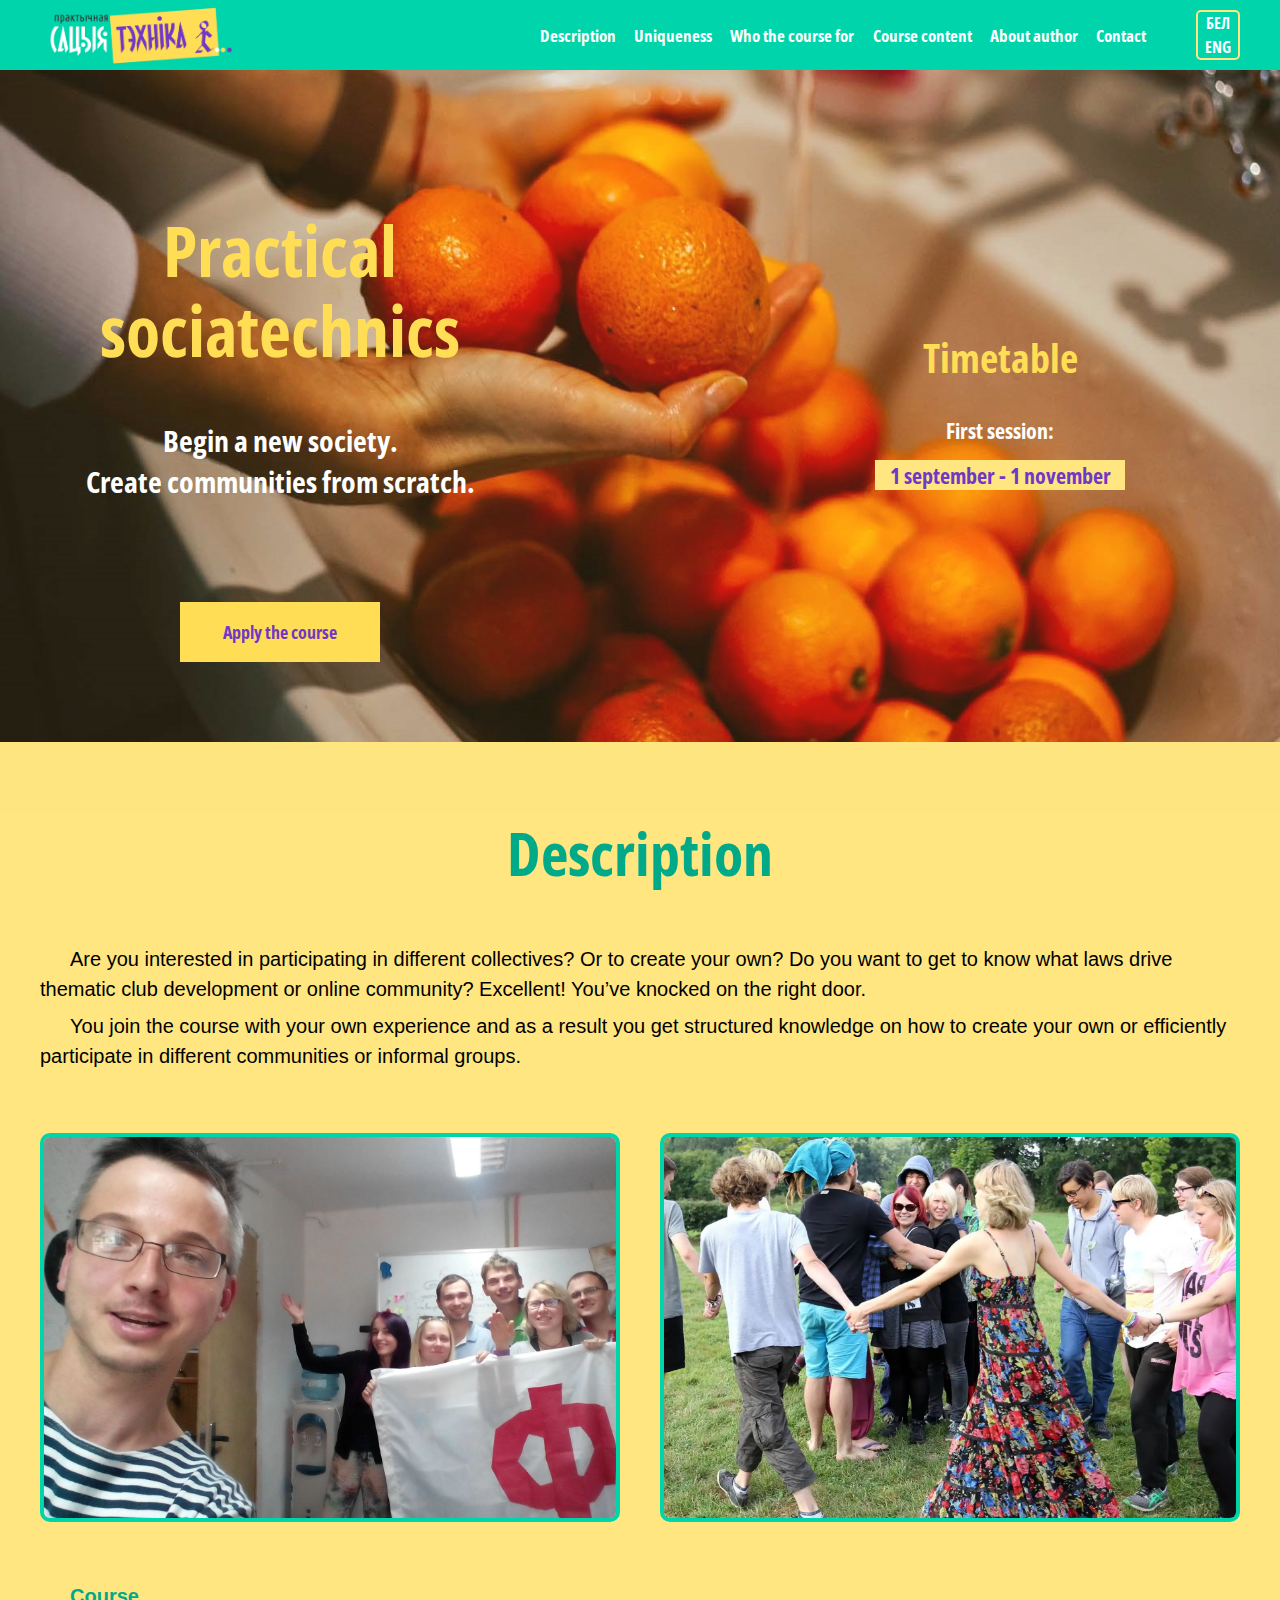
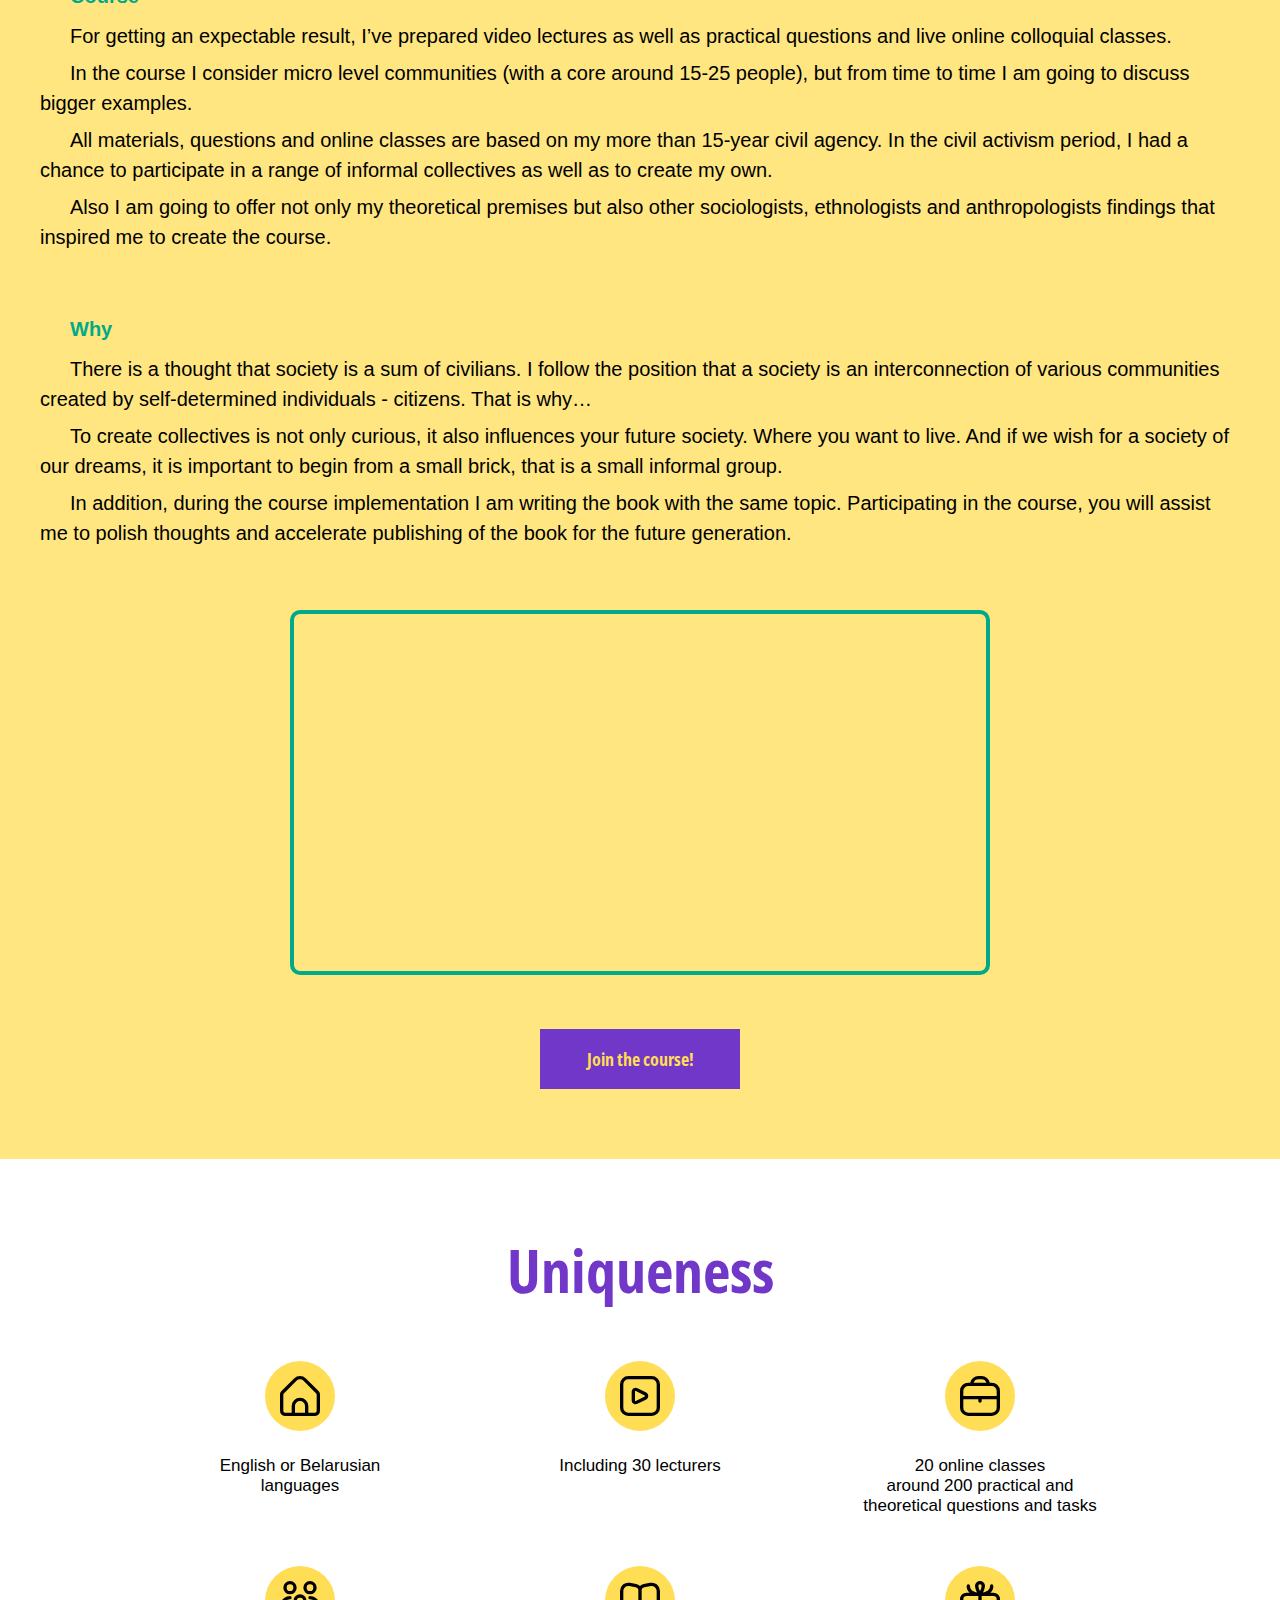
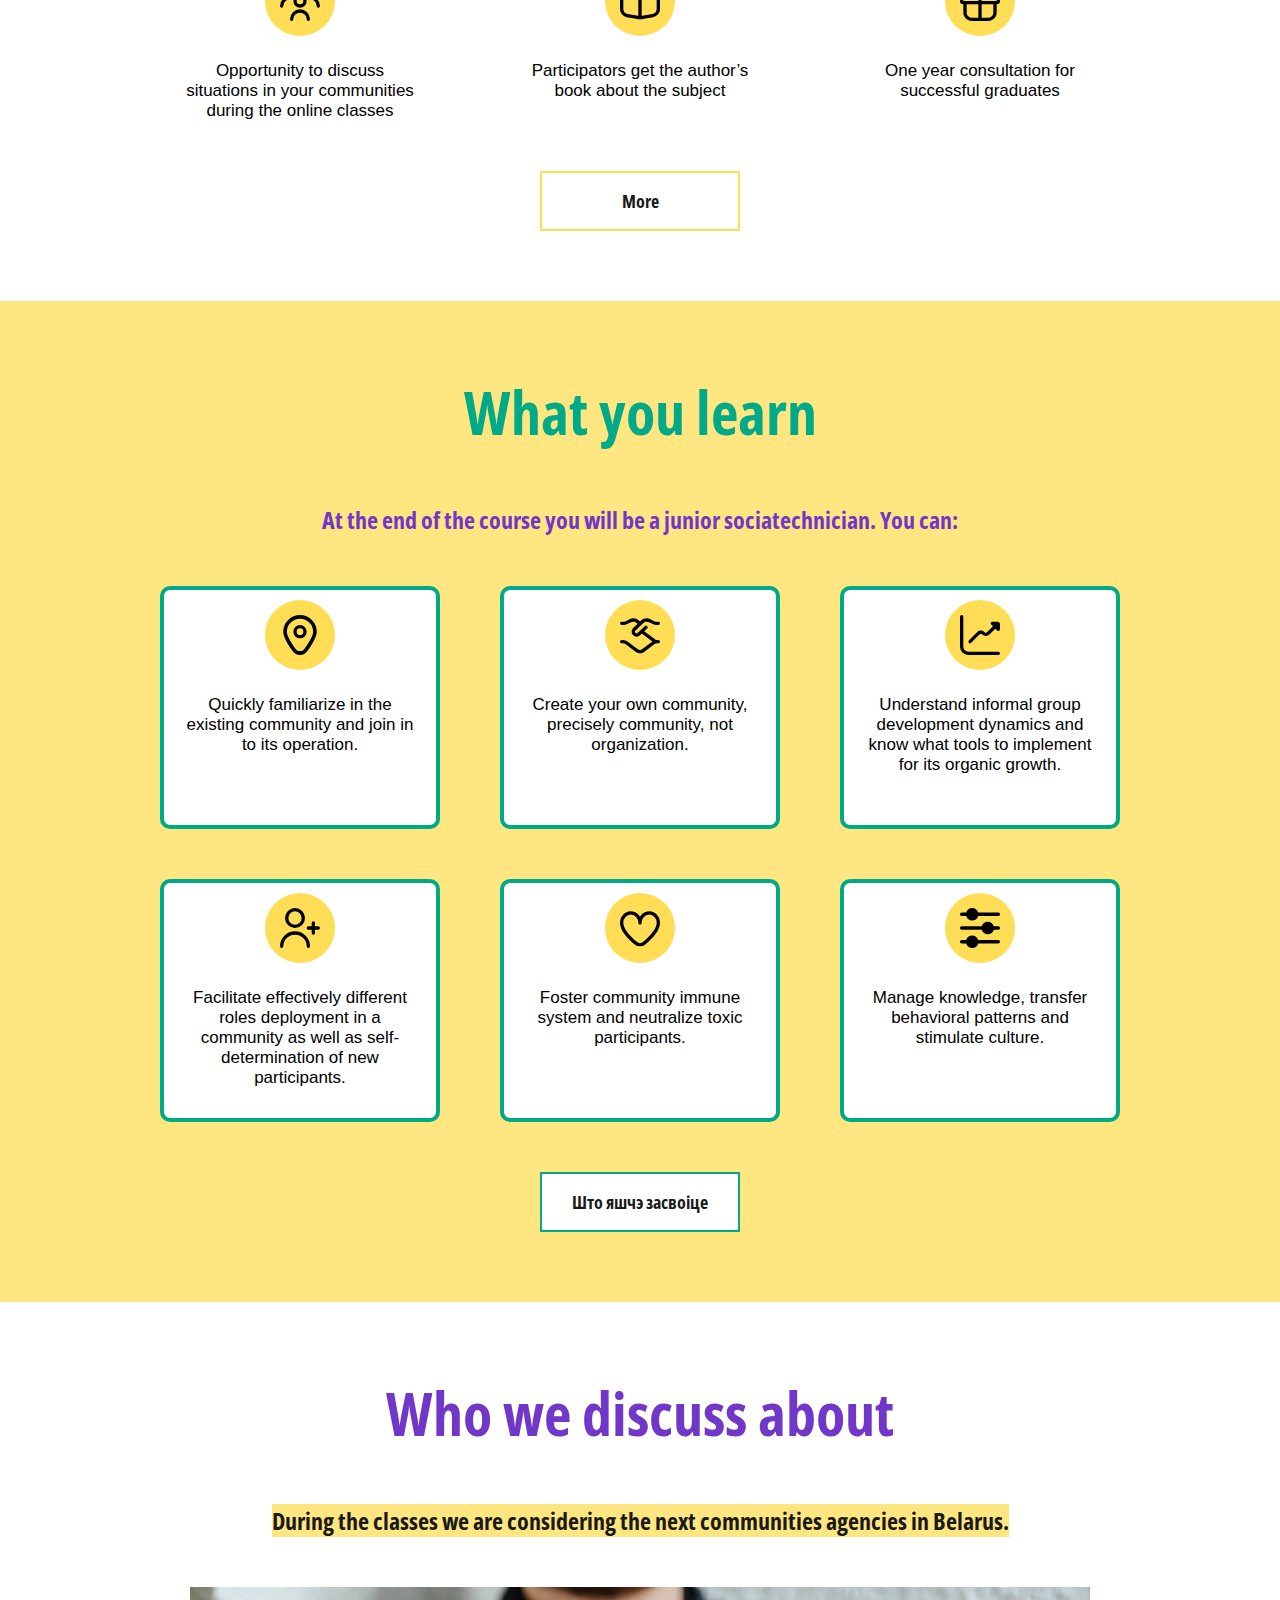
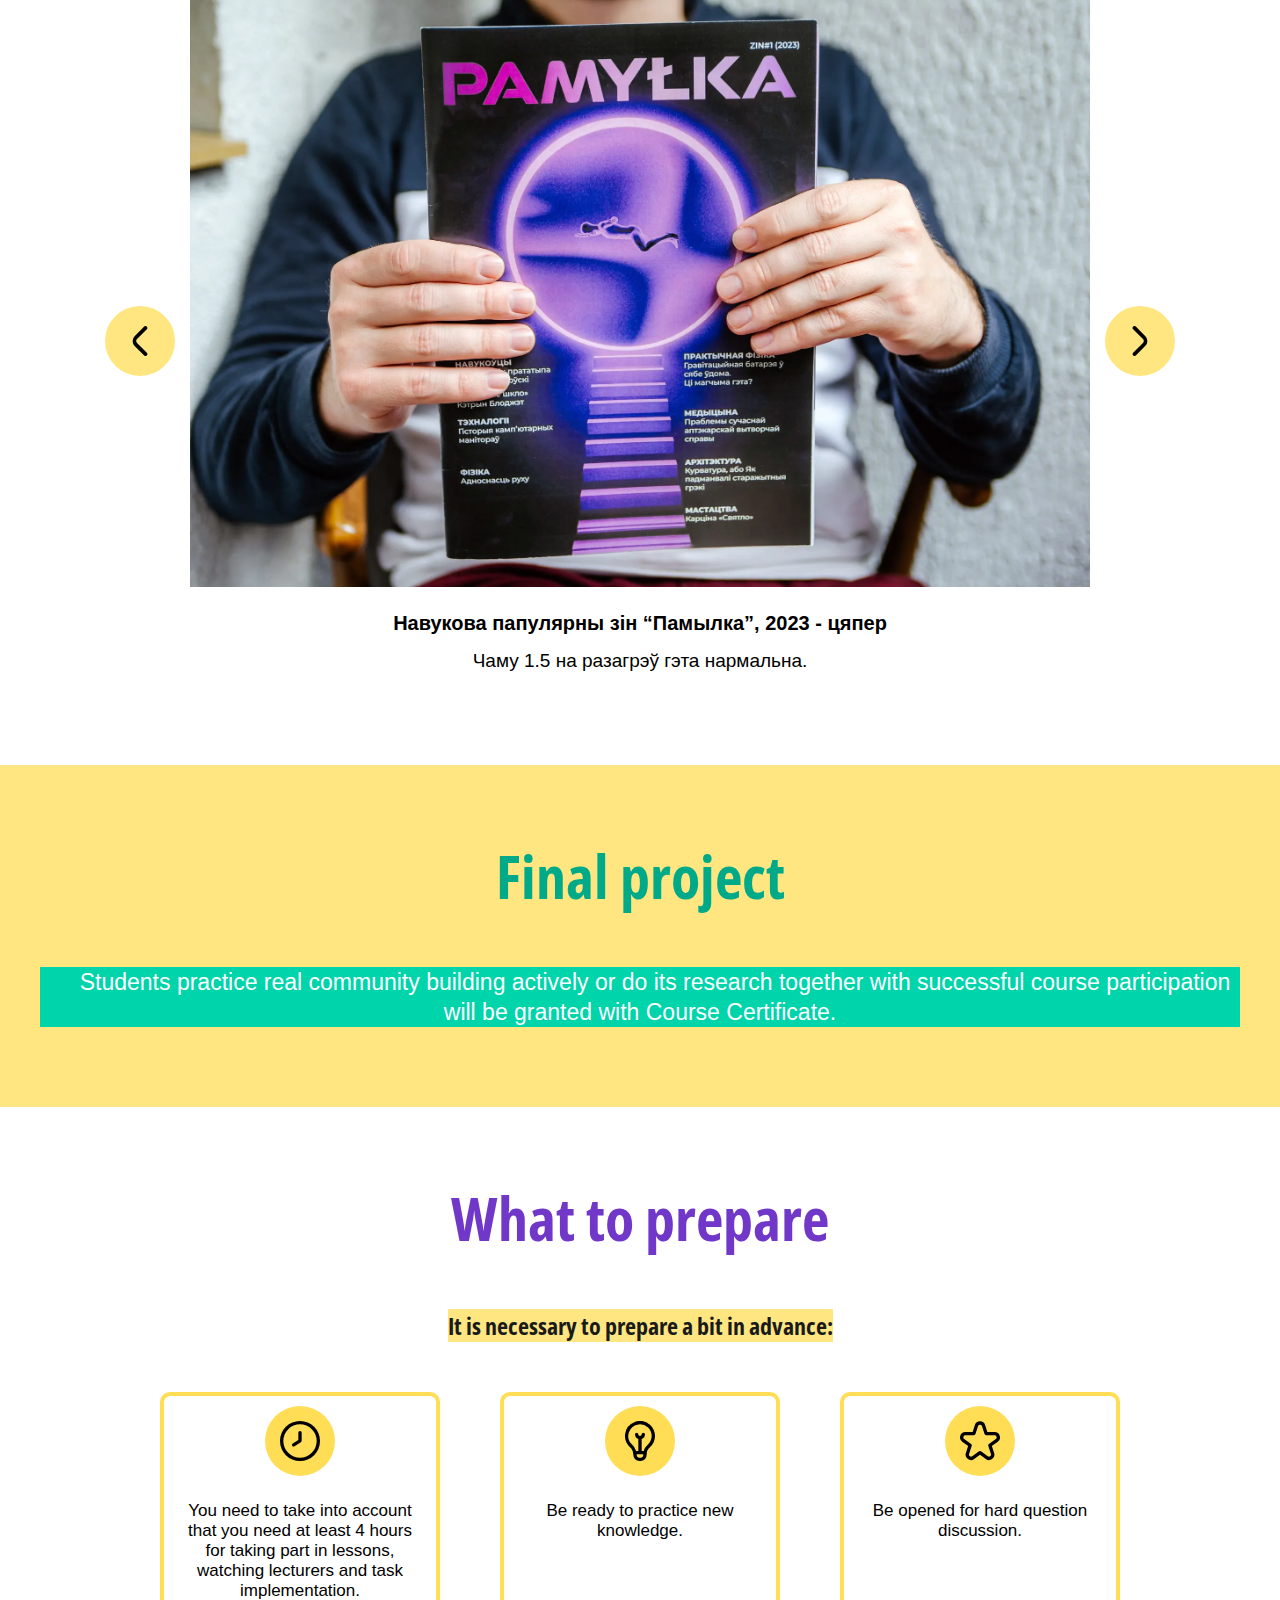
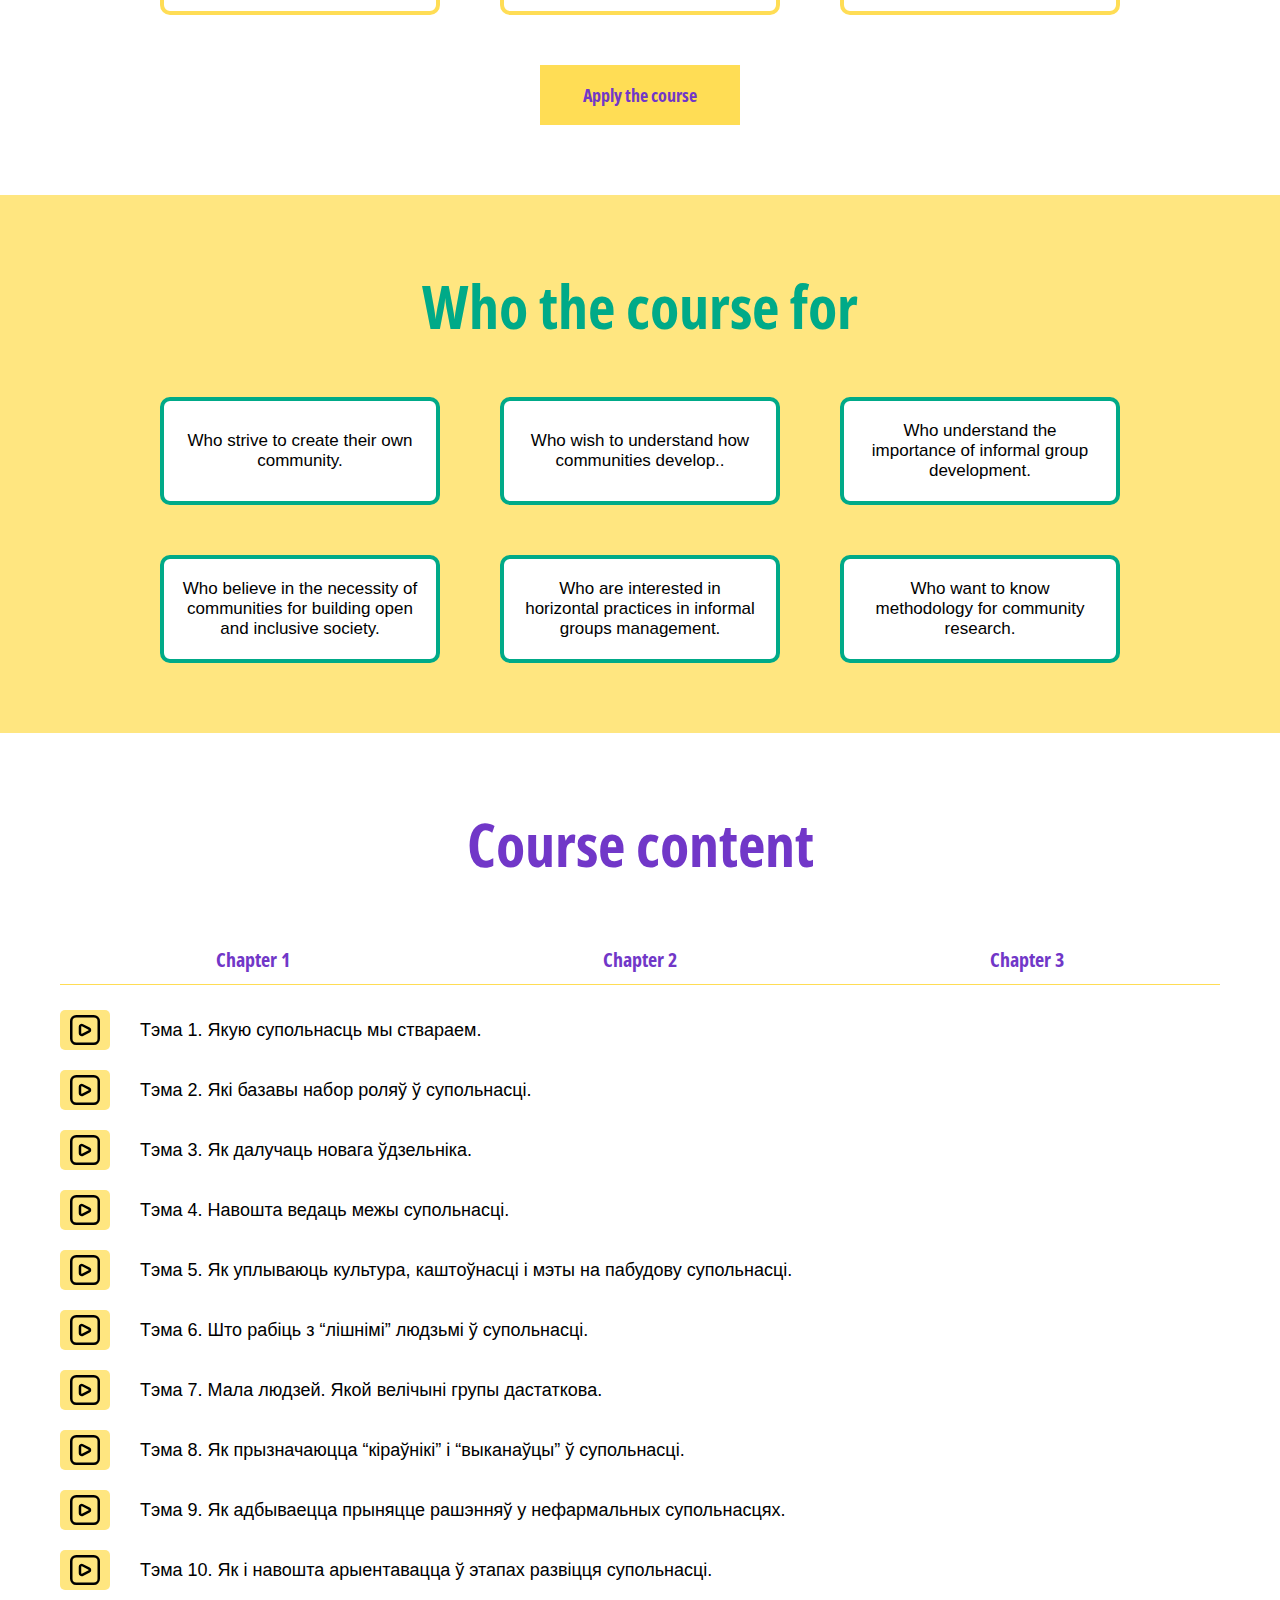
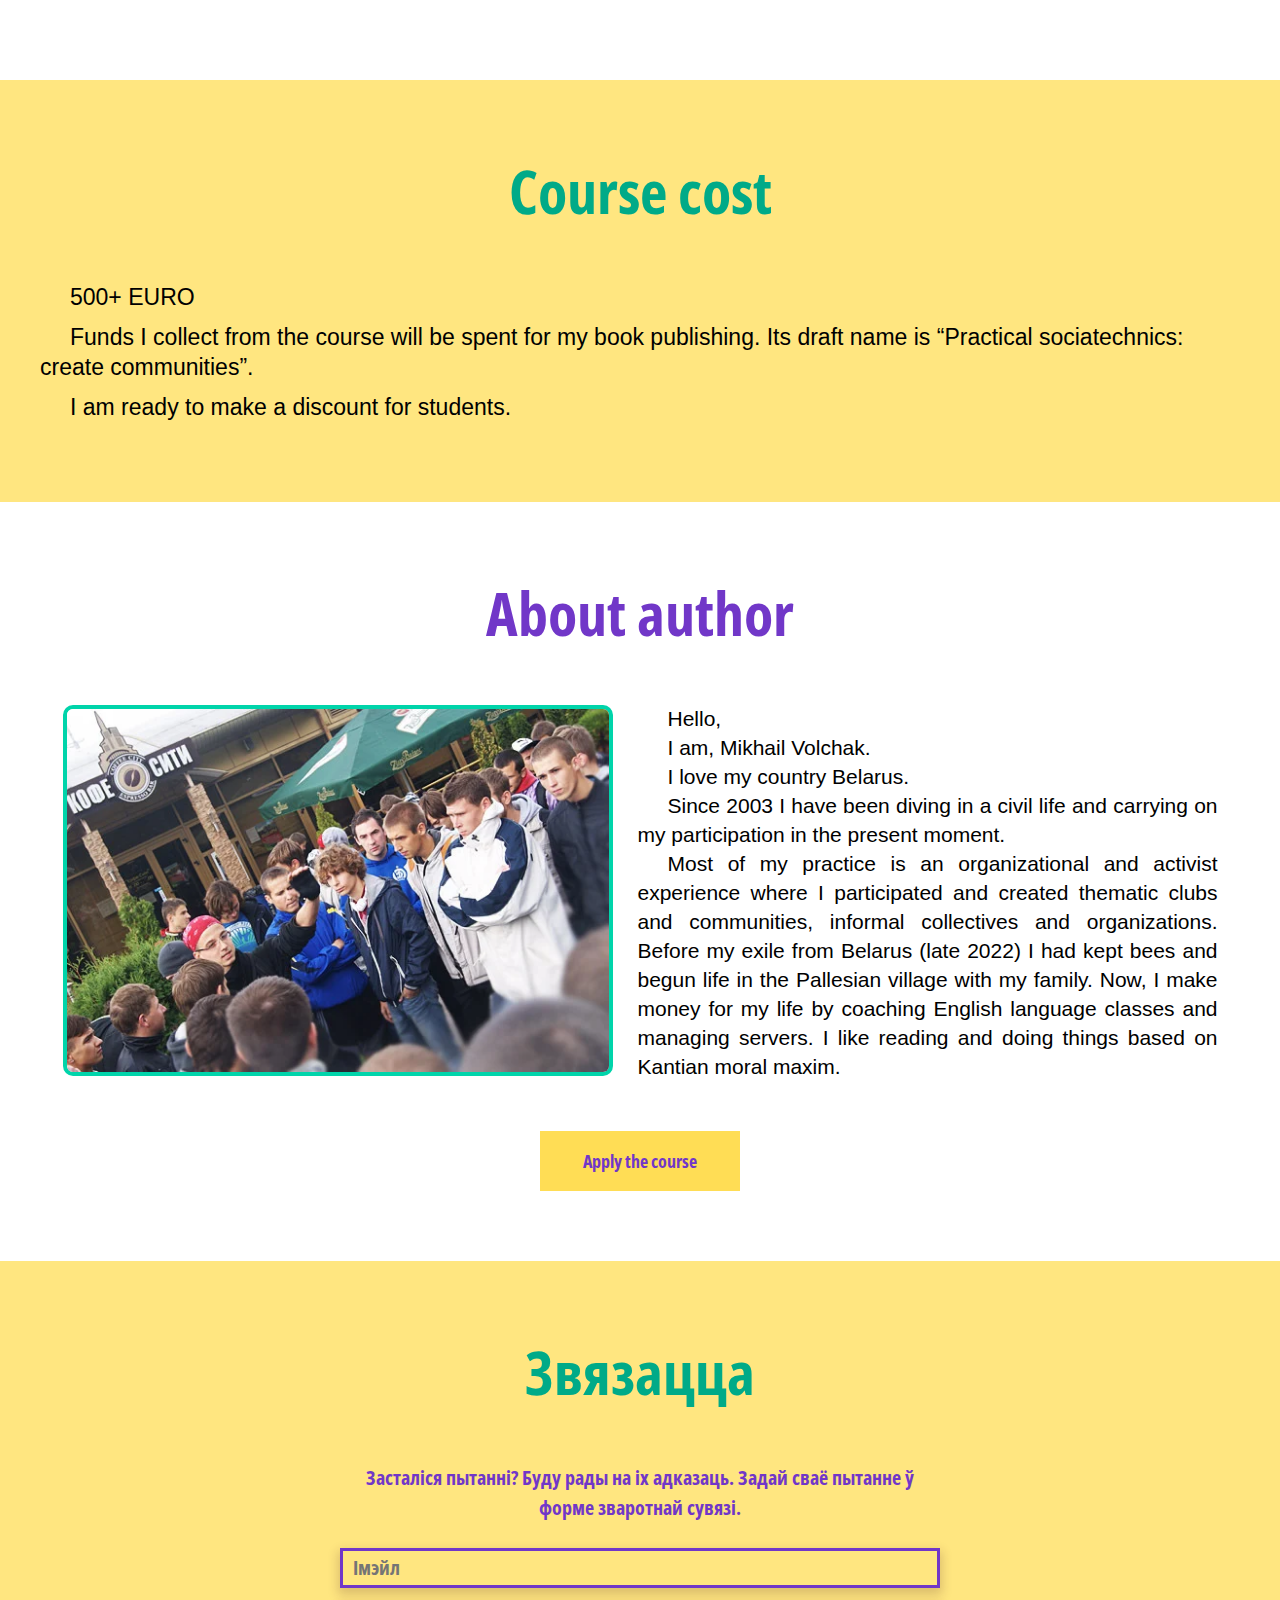
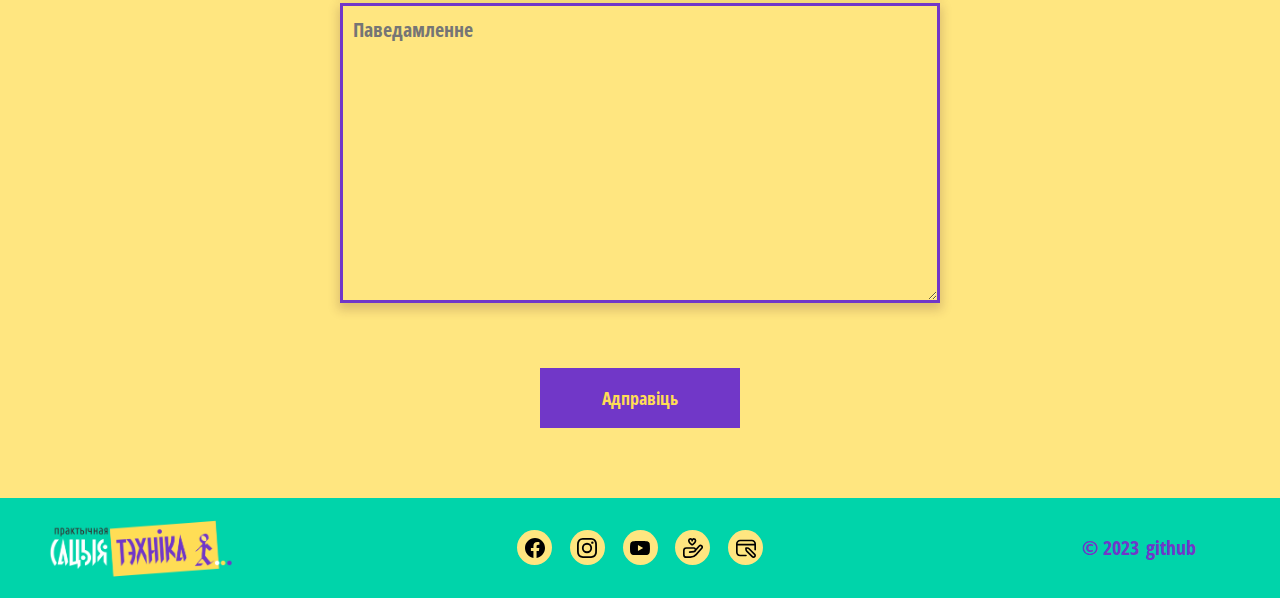
==== sacjatek/index _eng.html @ 1a686f4c "feat: add english page" ====
<!DOCTYPE html>
<html lang="en">

<head>
  <meta charset="UTF-8">
  <meta http-equiv="X-UA-Compatible" content="IE=edge">
  <meta name="viewport" content="width=device-width, initial-scale=1.0">
  <meta name="description"
    content="Enlightenment course how to create communities, collectives, informal groups developing citizens, founding base for local self-governance, thematic civil organizations and clubs.">
  <meta name="keywords"
    content="community, communities, informal collectives, informal, group, values, humanitarian technologies, sociatechnics, sociatechnician, autonomy, self-governance.">
  <link rel="stylesheet" href="style/style.css">
  <link rel="icon" href="assets/logo_1.ico">
  <title>Course “Practical sociatechnics. Create communities“. Sociatechnics fundation.</title>
  <style>
    @font-face {
      font-family: Open Sans Condensed;
      src: url(assets/fonts/OpenSans_Condensed-Bold.ttf);
    }

    h1,
    h2,
    h3,
    h4,
    h5,
    h6,
    button,
    textarea,
    input,
    a {
      font-family: Open Sans Condensed;
    }

    /* @font-face {
      font-family: Deja Vu Serif;
      src: url(assets/fonts/DejaVuSerif.ttf);
    } */

    p,
    span,
    a,
    li {
      font-family: 'IBM Plex Sans', sans-serif;
    }
  </style>

  <link rel="preconnect" href="https://fonts.googleapis.com">
  <link rel="preconnect" href="https://fonts.gstatic.com" crossorigin>
  <link href="https://fonts.googleapis.com/css2?family=IBM+Plex+Serif&display=swap" rel="stylesheet">
</head>

<body class="body">
  <div class="modal_wrap"></div>
  <div class="frame_container">
    <iframe class="frame"></iframe>
  </div>
  <header class="header">
    <div class="header-container">
      <div class="logo-container">
        <img class="logo-image" src="assets/logo_header-min.png" alt="Sacjatek">
      </div>
      <div class="header-burger_menu">
        <ul class="header-list">
          <li class="header-list_item">
            <a class="header-list_link" href="#description">Description</a>
          </li>
          <li class="header-list_item">
            <a class="header-list_link" href="#uniqueness">Uniqueness</a>
          </li>
          <li class="header-list_item">
            <a class="header-list_link" href="#who">Who the course for</a>
          </li>
          <li class="header-list_item">
            <a class="header-list_link" href="#content">Course content</a>
          </li>
          <li class="header-list_item">
            <a class="header-list_link" href="#author">About author</a>
          </li>
          <li class="header-list_item">
            <a class="header-list_link" href="#contact">Contact</a>
          </li>
        </ul>
        <div class="header-lang">
          <a class="header-lang_link" href="index.html">БЕЛ</a>
          <a class="header-lang_link" href="index _eng.html">ENG</a>
        </div>
      </div>
    </div>
    <button class="header-button">
      <div class="header-button_line"></div>
      <div class="header-button_line"></div>
      <div class="header-button_line"></div>
    </button>
  </header>
  <main>
    <section class="section section-main">
      <div class="section-main_container">
        <div class="block-main">
          <h1 class="title title-main">Practical sociatechnics</h1>
          <h2 class="subtitle subtitle-main">Begin a new society.
            <br> Create communities from scratch. 
          </h2>
          <div class="button-container">
            <a class="button main-link"
              href="https://docs.google.com/forms/d/e/1FAIpQLSecHhuWE3frAdRdQ9m9wZdMLMoAOT4NpJwyO7CSukcslHjT1g/viewform">Apply the course</a>
          </div>
        </div>
        <div class="block-main block-main_schedule">
          <h2 class="block-main_subtitle">Timetable</h2>
          <p class="block-main_text">First session:</p>
          <p class="block-main_data">1 september - 1 november</p>
        </div>
      </div>
    </section>
    <section class="section section-description" id="description">
      <div class="section-description_container">
        <h2 class="title title-description">Description</h2>
        <div class="block-description_container">
          <div class="block-description">
            <div class="block-description_text-container">
              <p class="text block-description_text">Are you interested in participating in different collectives? Or to create your own? Do you want to get to know what laws drive thematic club development or online community? Excellent! You’ve knocked on the right door.</p>
              <p class="text block-description_text">You join the course with your own experience and as a result you get structured knowledge on how to create your own or efficiently participate in different communities or informal groups. </p>
            </div>
            <div class="block-description_container-image">
              <img class="block-description_image" src="assets/images/description_3.webp" alt="community-3">
            </div>
            <div class="block-description_container-image">
              <img class="block-description_image" src="assets/images/description_2.webp" alt="community-2">
            </div>
            <div class="block-description_text-container">
              <p class="text block-description_subtitle">Course</p>
              <p class="text block-description_text">For getting an expectable result, I’ve prepared video lectures as well as practical questions and live online colloquial classes.</p>
              <p class="text block-description_text">In the course I consider micro level communities (with a core around 15-25 people), but from time to time I am going to discuss bigger examples.
              </p>
              <p class="text block-description_text">All materials, questions and online classes are based on my more than 15-year civil agency. In the civil activism period, I had a chance to participate in a range of informal collectives as well as to create my own.
              </p>
              <p class="text block-description_text">Also I am going to offer not only my theoretical premises but also other sociologists, ethnologists and anthropologists findings that inspired me to create the course. </p>
            </div>
            <div class="block-description_text-container">
              <p class="text block-description_subtitle">Why</p>
              <p class="text block-description_text">There is a thought that society is a sum of civilians. I follow the position that a society is an interconnection of various communities created by self-determined individuals - citizens. That is why…
              </p>
              <p class="text block-description_text">To create collectives is not only curious, it also influences your future society. Where you want to live. And if we wish for a society of our dreams, it is important to begin from a small brick, that is a small informal group.  
              </p>
              <p class="text block-description_text">In addition, during the course implementation I am writing the book with the same topic. Participating in the course, you will assist me to polish thoughts and accelerate publishing of the  book for the future generation.
              </p>
            </div>
            <div class="video">
              <iframe class="video-description" src="https://www.youtube.com/embed/f2v-N7JWVlc"
                title="YouTube video player" frameborder="0"
                allow="accelerometer; autoplay; clipboard-write; encrypted-media; gyroscope; picture-in-picture; web-share"
                allowfullscreen></iframe>
            </div>
            <!-- <div class="block-description_container-image">
              <img class="block-description_image" src="assets/images/description_3.webp" alt="community-3">
            </div> -->
          </div>
        </div>
        <div class="button-container">
          <a class="button button-violet main-link"
            href="https://docs.google.com/forms/d/e/1FAIpQLSecHhuWE3frAdRdQ9m9wZdMLMoAOT4NpJwyO7CSukcslHjT1g/viewform">Join the course!</a>
        </div>
      </div>
    </section>
    <section class="section section-uniqueness" id="uniqueness">
      <h2 class="title">Uniqueness</h2>
      <ul class="block-list">
        <li class="block-list-item">
          <div class="block-list-container_image">
            <img class="block-list-image" src="assets/icons/home.svg" alt="home">
          </div>
          <p class="block-list-text">English or Belarusian languages</p>
        </li>
        <li class="block-list-item">
          <div class="block-list-container_image">
            <img class="block-list-image" src="assets/icons/play-alt.svg" alt="play">
          </div>
          <p class="block-list-text">Including 30 lecturers</p>
        </li>
        <li class="block-list-item">
          <div class="block-list-container_image">
            <img class="block-list-image" src="assets/icons/briefcase.svg" alt="briefcase">
          </div>
          <p class="block-list-text">20 online classes <br>around 200 practical and theoretical questions and tasks</p>
        </li>
        <li class="block-list-item">
          <div class="block-list-container_image">
            <img class="block-list-image" src="assets/icons/users-alt.svg" alt="users">
          </div>
          <p class="block-list-text">Opportunity to discuss situations in your communities during the online classes
          </p>
        </li>
        <li class="block-list-item">
          <div class="block-list-container_image">
            <img class="block-list-image" src="assets/icons/book-alt.svg" alt="book">
          </div>
          <p class="block-list-text">Participators get the author’s book about the subject
          </p>
        </li>
        <li class="block-list-item">
          <div class="block-list-container_image">
            <img class="block-list-image" src="assets/icons/gift.svg" alt="gift">
          </div>
          <p class="block-list-text">One year consultation for successful graduates
          </p>
        </li>
        <li class="block-list-item item-uniqueness_inactive">
          <div class="block-list-container_image">
            <img class="block-list-image" src="assets/icons/share.svg" alt="share">
          </div>
          <p class="block-list-text">Course content is under CC BY-SA license. It means you can freely share it with your friends with author attribution
          </p>
        </li>
        <li class="block-list-item item-uniqueness_inactive">
          <div class="block-list-container_image">
            <img class="block-list-image" src="assets/icons/clock.svg" alt="clock">
          </div>
          <p class="block-list-text">Course duration equals three months
          </p>
        </li>
        <li class="block-list-item item-uniqueness_inactive">
          <div class="block-list-container_image">
            <img class="block-list-image" src="assets/icons/check.svg" alt="check">
          </div>
          <p class="block-list-text">Remote participation
          </p>
        </li>
        <li class="block-list-item item-uniqueness_inactive">
          <div class="block-list-container_image">
            <img class="block-list-image" src="assets/icons/globe.svg" alt="globe">
          </div>
          <p class="block-list-text">Video lectures are acceptable from the landing page
          </p>
        </li>
      </ul>
      <div class="button-container">
        <button id="button-uniqueness" class="button block-list-button">More</button>
      </div>
    </section>
    <section class="section section-obtaining">
      <div class="section-container">
        <h2 class="title title-green">What you learn</h2>
        <p class="subtitle-violet">At the end of the course you will be a junior sociatechnician. You can:
        </p>
        <ul class="block-list">
          <li class="block-list-item item-obtaining">
            <div class="block-list-container_image">
              <img class="block-list-image" src="assets/icons/marker.svg" alt="marker">
            </div>
            <p class="block-list-text">Quickly familiarize in the existing community and join in to its operation.</p>
          </li>
          <li class="block-list-item item-obtaining">
            <div class="block-list-container_image">
              <img class="block-list-image" src="assets/icons/handshake.svg" alt="handshake">
            </div>
            <p class="block-list-text">Create your own community, precisely community, not organization.</p>
          </li>
          <li class="block-list-item item-obtaining">
            <div class="block-list-container_image">
              <img class="block-list-image" src="assets/icons/chat-arrow-grow.svg" alt="chat-arrow-grow">
            </div>
            <p class="block-list-text">Understand informal group development dynamics and know what tools to implement for its organic growth.</p>
          </li>
          <li class="block-list-item item-obtaining">
            <div class="block-list-container_image">
              <img class="block-list-image" src="assets/icons/user-add.svg" alt="user">
            </div>
            <p class="block-list-text">Facilitate effectively different roles deployment in a community as well as self-determination of new participants.</p>
          </li>
          <li class="block-list-item item-obtaining">
            <div class="block-list-container_image">
              <img class="block-list-image" src="assets/icons/heart.svg" alt="heart">
            </div>
            <p class="block-list-text">Foster community immune system and neutralize toxic participants.</p>
          </li>
          <li class="block-list-item item-obtaining">
            <div class="block-list-container_image">
              <img class="block-list-image" src="assets/icons/settings-sliders.svg" alt="settings-sliders">
            </div>
            <p class="block-list-text">Manage knowledge, transfer behavioral patterns and stimulate culture.</p>
          </li>
          <li class="block-list-item item-obtaining item-obtaining_inactive">
            <div class="block-list-container_image">
              <img class="block-list-image" src="assets/icons/social-network.svg" alt="social-network">
            </div>
            <p class="block-list-text">Form value core and how to involve it in the informal group operation.</p>
          </li>
          <li class="block-list-item item-obtaining item-obtaining_inactive">
            <div class="block-list-container_image">
              <img class="block-list-image" src="assets/icons/users.svg" alt="users">
            </div>
            <p class="block-list-text">Influence participants number and launch community detachment processes.</p>
          </li>
          <li class="block-list-item item-obtaining item-obtaining_inactive">
            <div class="block-list-container_image container_image-obtaining">
              <img class="block-list-image" src="assets/icons/refresh.svg" alt="refresh">
            </div>
            <p class="block-list-text">Adapt a collective for new types of activities or multiplicate new communities.</p>
          </li>
          <li class="block-list-item item-obtaining item-obtaining_inactive">
            <div class="block-list-container_image container_image-obtaining">
              <img class="block-list-image" src="assets/icons/comments.svg" alt="comments">
            </div>
            <p class="block-list-text">Integrate the most efficient decision-making models and internal group conflict resolution.</p>
          </li>
        </ul>
        <div class="button-container">
          <button id="button-obtaining" class="button block-obtaining-button">Што яшчэ засвоіце</button>
        </div>
      </div>
    </section>
    <section class="section section-surliness">
      <h2 class="title">Who we discuss about</h2>
      <p class="subtitle">During the classes we are considering the next communities agencies in Belarus.</p>
      <div class="slider">
        <button class="slider-button-prev slider-btn">
          <img class="slider-button-img" src="assets/buttons/angle-left.svg" alt="angle-left">
        </button>
        <div class="slider-content">
          <div class="slider-container-image">
            <img class="slider-image">
          </div>
          <p class="slider-title"></p>
          <p class="slider-text"></p>
        </div>
        <button class="slider-button-next slider-btn">
          <img class="slider-button-img" src="assets/buttons/angle-right.svg" alt="angle-right">
        </button>
      </div>
    </section>
    <section class="section section-project">
      <div class="section-container">
        <h2 class="title title-green">Final project</h2>
        <p class="text block-project-text">Students practice real community building actively or do its research together with successful course participation will be granted with Course Certificate.</p>
      </div>
    </section>
    <section class="section section-joining">
      <h2 class="title">What to prepare</h2>
      <p class="subtitle">It is necessary to prepare a bit in advance:</p>
      <ul class="block-list">
        <li class="block-list-item item-joining">
          <div class="block-list-container_image">
            <img class="block-list-image" src="assets/icons/clock.svg" alt="clock">
          </div>
          <p class="block-list-text">You need to take into account that you need at least 4 hours for taking part in lessons, watching lecturers and task implementation.  </p>
        </li>
        <li class="block-list-item item-joining">
          <div class="block-list-container_image">
            <img class="block-list-image" src="assets/icons/bulb.svg" alt="bulb">
          </div>
          <p class="block-list-text">Be ready to practice new knowledge.</p>
        </li>
        <li class="block-list-item item-joining">
          <div class="block-list-container_image">
            <img class="block-list-image" src="assets/icons/star.svg" alt="star">
          </div>
          <p class="block-list-text">Be opened for hard question discussion.</p>
        </li>
      </ul>
      <div class="button-container">
        <a class="button main-link"
          href="https://docs.google.com/forms/d/e/1FAIpQLSecHhuWE3frAdRdQ9m9wZdMLMoAOT4NpJwyO7CSukcslHjT1g/viewform">Apply the course</a>
      </div>
    </section>
    <section class="section section-who" id="who">
      <div class="section-container">
        <h2 class="title title-green">Who the course for</h2>
        <ul class="block-list">
          <li class="block-list-item item-who">
            <p class="block-list-text">Who strive to create their own community.</p>
          </li>
          <li class="block-list-item item-who">
            <p class="block-list-text">Who wish to understand how communities develop..</p>
          </li>
          <li class="block-list-item item-who">
            <p class="block-list-text">Who understand the importance of informal group development.</p>
          </li>
          <li class="block-list-item item-who">
            <p class="block-list-text">Who believe in the necessity of communities for building open and inclusive society.</p>
          </li>
          <li class="block-list-item item-who">
            <p class="block-list-text">Who are interested in horizontal practices in informal groups management.</p>
          </li>
          <li class="block-list-item item-who">
            <p class="block-list-text">Who want to know methodology for community research.</p>
          </li>
        </ul>
      </div>
    </section>
    <section class="section section-content" id="content">
      <h2 class="title">Course content</h2>
      <div class="tabs-container">
        <div class="tabs">
          <div class="tabs__items">
            <button id="0" class="tabs__item">Chapter 1</button>
            <button id="1" class="tabs__item">Chapter 2</button>
            <button id="2" class="tabs__item">Chapter 3</button>
          </div>
          <div class="tabs__body">
            <div id="t0" class="tabs__block tabs__block-active">
              <ul id="" class="list-content">
            </div>
            <div id="t1" class="tabs__block">
              <ul id="" class="list-content">
            </div>
            <div id="t2" class="tabs__block">
              <ul id="" class="list-content">
            </div>
          </div>
        </div>
      </div>
      </ul>
    </section>
    <section class="section section-price">
      <div class="section-container">
        <h2 class="title title-green">Course cost</h2>
        <p class="text">500+ EURO</p>
        <p class="text">Funds I collect from the course will be spent for my book publishing. Its draft name is “Practical sociatechnics: create communities”.
        </p>
        <p class="text">I am ready to make a discount for students.</p>
      </div>
    </section>
    <section class="section section-author" id="author">
      <h3 class="title">About author</h3>
      <div class="block-author_container">
        <div class="block-author">
          <img class="block-author_image" src="assets/images/author-1.webp" alt="author">
        </div>
        <div class="block-author_content">
          <p class="text block-author_text">Hello,
          </p>
          <p class="text block-author_text">I am, Mikhail Volchak.</p>
          <p class="text block-author_text">I love my country Belarus.</p>
          <p class="text block-author_text">Since 2003 I have been diving in a civil life and carrying on my
            participation in the present moment.
          </p>
          <p class="text block-author_text">Most of my practice is an organizational and activist experience where I
            participated and created thematic clubs and communities, informal collectives and organizations.
            Before my exile from Belarus (late 2022) I had kept bees and begun life in the Pallesian village with my
            family. Now, I make money for my life by coaching English language classes and managing servers. I like
            reading and doing things based on Kantian moral maxim.

          </p>
        </div>
      </div>
      <div class="button-container">
        <a class="button main-link"
          href="https://docs.google.com/forms/d/e/1FAIpQLSecHhuWE3frAdRdQ9m9wZdMLMoAOT4NpJwyO7CSukcslHjT1g/viewform">Apply the course</a>
      </div>
    </section>
    <section class="section section-contact" id="contact">
      <h3 class="title title-green">Звязацца</h3>
      <div class="block-contact">
        <p class="block-contact_text">
          Засталіся пытанні?
          Буду рады на іх адказаць.
          Задай сваё пытанне ў форме зваротнай сувязі.
        </p>
        <form class="form " name="feedback" action="feedback.php" method="post">
          <input class="input form__email" type="email" name="email" placeholder="Імэйл" required>
          <textarea class="textarea" name="message" placeholder="Паведамленне" required></textarea>
          <div class="button-container">
            <input class="button button-violet form__submit" type="submit" name="send" value="Адправiць">
          </div>
        </form>
      </div>
    </section>
  </main>
  <footer class="footer">
    <div class="footer-container">
      <div class="logo-container">
        <img class="logo-image" src="assets/logo_header.png" alt="Sacjatek">
      </div>
      <div class="footer_container-link">
        <a class="footer-link" href="https://www.facebook.com/mikhail.volczak">
          <div class="footer-container_image">
            <img class="footer-image" src="assets/icons/facebook.svg" alt="facebook">
          </div>
        </a>
        <a class="footer-link" href="http://instagram.com/ryzomych/">
          <div class="footer-container_image">
            <img class="footer-image" src="assets/icons/instagram.svg" alt="instagram">
          </div>
        </a>
        <a class="footer-link" href="https://www.youtube.com/@societaltechnics/featured">
          <div class="footer-container_image">
            <img class="footer-image" src="assets/icons/youtube.svg" alt="youtube">
          </div>
        </a>
        <a class="footer-link" href="http://buymeacoffee.com/sacyjatechnika">
          <div class="footer-container_image">
            <img class="footer-image" src="assets/icons/hand-holding-heart.svg" alt="coffee">
          </div>
        </a>
        <a class="footer-link" href="https://talash.by/">
          <div class="footer-container_image">
            <img class="footer-image" src="assets/icons/blog-pencil.svg" alt="blog">
          </div>
        </a>
      </div>
      <div class="footer-content">
        <div class="footer-text">© 2023</div>
        <a class="footer-link" href="https://github.com/rizomaa/sacjatek">github</a>
      </div>
    </div>
  </footer>
  <script type="module" src="script/slider.js"></script>
  <script type="module" src="script/index.js"></script>
  <script src="script/burger.js"></script>
  <script data-name="BMC-Widget" data-cfasync="false" src="https://cdnjs.buymeacoffee.com/1.0.0/widget.prod.min.js"
    data-id="sacyjatechnika" data-description="Support me on Buy me a coffee!" data-message="" data-color="#7137c8"
    data-position="Right" data-x_margin="18" data-y_margin="18">
    </script>
</body>

</html>
---- sacjatek/style/style.css ----
@charset "UTF-8";
* {
  margin: 0;
  padding: 0;
  box-sizing: border-box;
  text-decoration: none;
  list-style-type: none;
}

html {
  scroll-behavior: smooth;
  transition: 1s;
}

.modal_wrap {
  display: none;
  background-color: #1a1a1a;
  height: 100%;
  width: 100%;
  opacity: 0.6;
  position: fixed;
  z-index: 4;
}

.modal_wrap-active {
  overflow: hidden;
}

.frame {
  width: 100%;
  height: 100%;
}
.frame_container {
  max-width: 800px;
  max-height: 500px;
  height: 100%;
  padding: 15px;
  position: fixed;
  z-index: 8;
  justify-content: center;
  display: none;
  justify-content: center;
  align-items: center;
  left: 0;
  right: 0;
  top: 0;
  bottom: -45px;
  margin: auto;
}
@media (max-width: 995px) {
  .frame_container {
    height: 65%;
  }
}
@media (max-width: 750px) {
  .frame_container {
    height: 45%;
  }
}
@media (max-width: 505px) {
  .frame_container {
    height: 37%;
  }
}
@media (max-width: 410px) {
  .frame_container {
    height: 33%;
  }
}
@media (max-width: 340px) {
  .frame_container {
    height: 30%;
  }
}

.header {
  display: flex;
  align-items: center;
  min-height: 70px;
  width: 100%;
  padding: 0 10px;
  background-color: #00d4aa;
  margin: auto;
  position: fixed;
  z-index: 5;
}
.header-container {
  display: flex;
  justify-content: space-between;
  align-items: center;
  max-width: 1200px;
  width: 100%;
  margin: auto;
}
.header-list {
  width: 100%;
  display: flex;
  justify-content: space-between;
  align-items: center;
}
@media (max-width: 870px) {
  .header-list {
    flex-direction: column;
    margin: 50px 0 20px;
    align-items: center;
  }
}
@media (max-width: 870px) {
  .header-list_item {
    margin-bottom: 20px;
  }
}
.header-list_link {
  font-family: Open Sans Condensed;
  color: #ffffff;
  font-weight: 500;
  font-size: 17px;
  transition: 0.5s;
}
.header-list_link:hover {
  color: #7137c8;
}
.header-list_link:active {
  color: #7137c8;
}
@media (max-width: 870px) {
  .header-list_link {
    font-size: 20px;
    letter-spacing: 0.08em;
  }
}
.header-button_line {
  height: 2px;
  width: 30px;
  background-color: #ffffff;
  margin-bottom: 10px;
}
.header-button_line:last-child {
  margin-bottom: 0;
}
.header-burger_menu {
  width: 100%;
  max-width: 700px;
  display: flex;
  justify-content: space-between;
  align-items: center;
  transition: 1s;
}
@media (max-width: 870px) {
  .header-burger_menu {
    max-width: 100%;
    display: flex;
    flex-direction: column;
    align-items: stretch;
    width: 100%;
    padding: 30px 20px;
    background: #00d4aa;
    position: fixed;
    right: 0;
    top: -100%;
    z-index: 5;
    transition: all 1s ease 0s;
  }
}
.header-button {
  display: none;
  background: none;
  border: none;
  width: 50px;
  height: 50px;
  transition: all 1s;
}
@media (max-width: 870px) {
  .header-button {
    display: block;
    z-index: 6;
  }
}
.header-lang {
  display: flex;
  flex-direction: column;
  justify-content: space-between;
  width: 50px;
  height: 50px;
  margin: 0 0 0 50px;
  border: solid 2px #ffe680;
  border-radius: 5px;
}
@media (max-width: 870px) {
  .header-lang {
    margin: auto;
  }
}
.header-lang_link {
  font-family: Open Sans Condensed;
  color: #ffffff;
  text-align: center;
  transition: all 0.5s;
}
.header-lang_link:hover {
  color: #ffe680;
}

.burger_menu-active {
  top: 0;
}

.button-active {
  transform: rotate(90deg);
}

.logo-container {
  height: 70px;
  z-index: 6;
}
.logo-image {
  width: 200px;
}

.section {
  display: flex;
  flex-direction: column;
  margin: auto;
  padding: 70px 20px;
}
.section-container {
  display: flex;
  flex-direction: column;
  max-width: 1200px;
  margin: auto;
}
@media (max-width: 768px) {
  .section-container {
    margin-bottom: 0px;
  }
}

.title {
  font-size: 60px;
  text-align: center;
  margin: auto;
  margin-bottom: 50px;
  color: #7137c8;
}
@media (max-width: 768px) {
  .title {
    font-size: 40px;
    margin-bottom: 40px;
  }
}
@media (max-width: 320px) {
  .title {
    font-size: 30px;
    margin-bottom: 20px;
  }
}
.title-green {
  color: #00aa88;
}

.subtitle,
.subtitle-violet {
  font-family: Open Sans Condensed;
  text-align: center;
  margin: 0 auto 50px;
  font-size: 24px;
}
@media (max-width: 768px) {
  .subtitle,
  .subtitle-violet {
    font-size: 17px;
  }
}

.subtitle {
  color: #1a1a1a;
  background-color: #ffe680;
}
.subtitle-violet {
  color: #7137c8;
}

.text {
  font-size: 23px;
  line-height: 30px;
  text-indent: 30px;
  margin-bottom: 10px;
}
@media (max-width: 768px) {
  .text {
    text-align: justify;
    font-size: 17px;
    text-indent: 20px;
    line-height: 27px;
    margin-bottom: 0;
  }
}
@media (max-width: 320px) {
  .text {
    text-align: justify;
    font-size: 15px;
    text-indent: 10px;
  }
}

.list {
  max-width: 1200px;
  width: 100%;
  margin-bottom: 15px;
}
.list-item {
  max-width: 1200px;
  width: 100%;
}
@media (max-width: 768px) {
  .list-item {
    max-width: 300px;
    margin-left: 10px;
    margin-bottom: 15px;
  }
}
.list-item:before {
  color: #7137c8;
  content: "•";
  padding-right: 10px;
}
.button {
  width: 200px;
  height: 60px;
  border: none;
  background-color: #ffdd55;
  color: #7137c8;
  font-size: 18px;
  transition: 1s;
}
.button:hover {
  background-color: #7137c8;
  color: #ffdd55;
  cursor: pointer;
}
@media (max-width: 768px) {
  .button {
    width: 170px;
    height: 40px;
    border: none;
    font-size: 13px;
  }
}
.button-container {
  margin: 50px 0 0;
  display: flex;
  justify-content: center;
}
@media (max-width: 768px) {
  .button-container {
    margin: 40px 0 20px;
  }
}

.video {
  margin: auto;
  max-width: 700px;
  width: 100%;
  min-height: 365px;
}
@media (max-width: 450px) {
  .video {
    min-height: 250px;
  }
}
.video-description {
  max-width: 700px;
  width: 100%;
  min-height: 365px;
  border: solid 4px #00aa88;
  border-radius: 10px;
}
@media (max-width: 450px) {
  .video-description {
    min-height: 250px;
  }
}

.section-main {
  background: url(../assets/images/background-2.jpg);
  background-size: cover;
  background-repeat: no-repeat;
  background-position: center;
  min-height: 500px;
  height: 100%;
  margin: auto;
  position: relative;
  padding: 70px 0;
  z-index: 2;
}
.section-main::before {
  content: "";
  width: 100%;
  height: 100%;
  background-color: #ffe680;
  opacity: 0.1;
  display: block;
  position: absolute;
}
@media (max-width: 768px) {
  .section-main {
    flex-direction: column;
    min-height: 300px;
    padding: 70px 0 0;
  }
}
.section-main_container {
  display: flex;
  flex-direction: row;
  justify-content: space-between;
  max-width: 1200px;
  width: 100%;
  min-height: 500px;
  height: 100%;
  margin: auto;
  margin-top: 100px;
}
@media (max-width: 768px) {
  .section-main_container {
    min-height: 250px;
    flex-direction: column;
  }
}

.main-link {
  display: flex;
  align-items: center;
  justify-content: center;
  font-family: Open Sans Condensed;
}

.block-main {
  width: 40%;
  z-index: 3;
  padding: 10px;
}
@media (max-width: 768px) {
  .block-main {
    width: 100%;
  }
}
@media (max-width: 768px) {
  .block-main_schedule {
    background-color: #ffffff;
    padding-bottom: 30px;
  }
}

.block-main_subtitle {
  font-size: 40px;
  text-align: center;
  color: #ffdd55;
  margin: 150px 0 30px;
}
@media (max-width: 768px) {
  .block-main_subtitle {
    margin: 30px 0 20px;
    font-size: 25px;
    color: #7137c8;
  }
}
@media (max-width: 320px) {
  .block-main_subtitle {
    color: #7137c8;
  }
}

.block-main_text,
.block-main_data {
  font-size: 22px;
  font-family: Open Sans Condensed;
  margin-bottom: 15px;
  text-align: center;
  color: #ffffff;
}
@media (max-width: 768px) {
  .block-main_text,
  .block-main_data {
    font-size: 18px;
    color: #00aa88;
  }
}

.block-main_data {
  max-width: 250px;
  background-color: #ffe680;
  color: #7137c8;
  margin: auto;
}

.title-main {
  font-size: 70px;
  line-height: 80px;
  color: #ffdd55;
  margin-top: 30px;
}
@media (max-width: 768px) {
  .title-main {
    font-size: 40px;
    line-height: 40px;
  }
}

.subtitle-main {
  font-size: 30px;
  margin-bottom: 100px;
  color: #ffffff;
  background: none;
}
@media (max-width: 768px) {
  .subtitle-main {
    font-size: 20px;
    margin-bottom: 50px;
  }
}
@media (max-width: 320px) {
  .subtitle-main {
    font-size: 15px;
    margin-bottom: 30px;
  }
}

.section-description {
  width: 100%;
  background-color: #ffe680;
}
@media (max-width: 320px) {
  .section-description {
    padding-bottom: 25px;
  }
}
.section-description_container {
  max-width: 1200px;
  width: 100%;
  margin: auto;
}

.title-description {
  color: #00aa88;
}

.block-description {
  display: flex;
  flex-wrap: wrap;
  max-width: 1200px;
  width: 100%;
  row-gap: 55px;
  -moz-column-gap: 40px;
       column-gap: 40px;
}
@media (max-width: 768px) {
  .block-description {
    row-gap: 20px;
  }
}
.block-description_subtitle {
  font-size: 20px;
  font-weight: 600;
  color: #00aa88;
}
.block-description_text {
  width: 100%;
  font-size: 20px;
  margin-bottom: 7px;
}
@media (max-width: 1024px) {
  .block-description_text {
    text-align: justify;
  }
}
.block-description_text-container {
  margin: auto;
}
.block-description_container {
  display: flex;
  justify-content: space-between;
}
@media (max-width: 1024px) {
  .block-description_container {
    flex-direction: column;
  }
}
.block-description_container-image {
  margin: auto;
}
.block-description_image {
  border: solid #00d4aa 4px;
  border-radius: 10px;
  max-width: 580px;
  width: 100%;
}

@media (max-width: 768px) {
  .block-description_text,
  .block-description_subtitle {
    font-size: 17px;
    line-height: 23px;
  }
}

.button-violet {
  background-color: #7137c8;
  color: #ffdd55;
  border: #7137c8 solid 2px;
  transition: 1s;
}
.button-violet:hover {
  background-color: #ffe680;
  color: #7137c8;
}

.section-uniqueness {
  max-width: 1200px;
  margin: auto;
}

.block-list {
  display: flex;
  justify-content: center;
  flex-wrap: wrap;
  row-gap: 50px;
  -moz-column-gap: 60px;
       column-gap: 60px;
}
@media (max-width: 768px) {
  .block-list {
    row-gap: 40px;
  }
}
.block-list-item {
  max-width: 280px;
  width: 100%;
  display: flex;
  flex-direction: column;
  align-items: center;
}
@media (max-width: 768px) {
  .block-list-item {
    display: flex;
    flex-direction: column;
    justify-content: center;
    align-items: center;
  }
}
.block-list-text {
  max-width: 240px;
  font-size: 17px;
  text-align: center;
}
@media (max-width: 768px) {
  .block-list-text {
    font-size: 15px;
  }
}
.block-list-container_image {
  display: flex;
  align-items: center;
  justify-content: center;
  width: 70px;
  height: 70px;
  border-radius: 50px;
  background-color: #ffdd55;
  margin-bottom: 25px;
}
@media (max-width: 768px) {
  .block-list-container_image {
    width: 55px;
    height: 55px;
  }
}
.block-list-image {
  width: 40px;
  height: 40px;
}
@media (max-width: 768px) {
  .block-list-image {
    width: 30px;
    height: 30px;
  }
}
.block-list-button {
  background: none;
  border: #ffdd55 solid 2px;
  color: #1a1a1a;
  transition: 1s;
}
.block-list-button:hover {
  background-color: #ffdd55;
  color: #1a1a1a;
  cursor: pointer;
}

.item-uniqueness_inactive {
  display: none;
}

.button-uniqueness-active {
  background-color: #ffdd55;
}
.button-uniqueness-active:hover {
  background: none;
  cursor: pointer;
}

.section-obtaining {
  background-color: #ffe680;
}

.title-obtaining {
  color: #00aa88;
}

.block-obtaining-button {
  background-color: #ffffff;
  color: #1a1a1a;
  border: #00aa88 solid 2px;
  transition: 1s;
}
.block-obtaining-button:hover {
  background-color: #00aa88;
  cursor: pointer;
}

.button-obtaining-active {
  background-color: #00aa88;
}
.button-obtaining-active:hover {
  background: #ffffff;
  color: #00aa88;
  cursor: pointer;
}

.item-obtaining {
  height: 243px;
  background: #ffffff;
  border: #00aa88 solid 4px;
  border-radius: 10px;
  padding: 10px;
}
@media (max-width: 768px) {
  .item-obtaining {
    height: 195px;
  }
}

.item-obtaining_inactive {
  display: none;
}

.section-surliness {
  max-width: 1200px;
}

.slider {
  display: flex;
  align-items: center;
  max-width: 1200px;
  min-height: 300px;
  margin: auto;
}
@media (max-width: 700px) {
  .slider {
    max-width: 700px;
    flex-wrap: wrap;
    justify-content: center;
  }
}
.slider-content {
  text-align: center;
}
@media (max-width: 700px) {
  .slider-content {
    max-width: 700px;
    min-height: 200px;
    order: 1;
  }
}
.slider-button-img {
  width: 30px;
  height: 30px;
}
@media (max-width: 700px) {
  .slider-button-img {
    width: 25px;
    height: 25px;
  }
}
.slider-btn {
  display: flex;
  justify-content: center;
  align-items: center;
  width: 70px;
  height: 70px;
  background: none;
  border: #ffe680 solid 3px;
  margin: 15px;
  border-radius: 50px;
  background-color: #ffe680;
  transition: 1s;
}
.slider-btn:hover {
  background-color: white;
  cursor: pointer;
}
@media (max-width: 700px) {
  .slider-btn {
    margin: 10px;
    width: 50px;
    height: 50px;
  }
}
@media (max-width: 700px) {
  .slider-button-prev {
    order: 2;
  }
}
@media (max-width: 700px) {
  .slider-button-next {
    order: 3;
  }
}
.slider-container-image {
  display: flex;
  justify-content: center;
  align-items: center;
  width: 900px;
  min-height: 500px;
  -o-object-fit: cover;
     object-fit: cover;
  margin: auto;
  margin-bottom: 25px;
}
@media (max-width: 1150px) {
  .slider-container-image {
    max-width: 1000px;
    width: 100%;
  }
}
@media (max-width: 768px) {
  .slider-container-image {
    min-height: 150px;
  }
}
.slider-image {
  width: 100%;
}
.slider-title {
  font-size: 20px;
  font-weight: 700;
  margin-bottom: 15px;
}
@media (max-width: 768px) {
  .slider-title {
    font-size: 17px;
    margin-bottom: 10px;
  }
}
@media (max-width: 320px) {
  .slider-title {
    font-size: 15px;
  }
}
.slider-text {
  max-width: 900px;
  font-size: 19px;
  min-height: 45px;
}
@media (max-width: 768px) {
  .slider-text {
    font-size: 16px;
  }
}
@media (max-width: 700px) {
  .slider-text {
    min-height: 25px;
  }
}
@media (max-width: 320px) {
  .slider-text {
    font-size: 15px;
  }
}

.section-project {
  background-color: #ffe680;
}

.title-project {
  color: #00aa88;
}

.block-project-text {
  background-color: #00d4aa;
  color: white;
  text-align: center;
}
@media (max-width: 768px) {
  .block-project-text {
    line-height: 22px;
  }
}

.item-joining {
  background: #ffffff;
  border: #ffdd55 solid 4px;
  border-radius: 10px;
  padding: 10px;
}

.section-who {
  background-color: #ffe680;
}

.item-who {
  display: flex;
  align-items: center;
  justify-content: center;
  height: 108px;
  background: #ffffff;
  border: #00aa88 solid 4px;
  border-radius: 10px;
}
@media (max-width: 768px) {
  .item-who {
    height: 95px;
  }
}

.section-price {
  background-color: #ffe680;
}

.section-author {
  max-width: 1200px;
}

.block-author {
  max-width: 550px;
  margin: auto;
}
@media (max-width: 768px) {
  .block-author {
    margin: 0 auto 20px;
  }
}
.block-author_content {
  max-width: 580px;
  margin: auto;
}
.block-author_container {
  display: flex;
  justify-content: space-between;
  flex-wrap: wrap;
  row-gap: 25px;
  -moz-column-gap: 20px;
       column-gap: 20px;
}
@media (max-width: 1024px) {
  .block-author_container {
    flex-direction: column;
  }
}
.block-author_text {
  font-size: 21px;
  margin-bottom: 0px;
  line-height: 29px;
  margin-bottom: 0;
  text-align: justify;
}
@media (max-width: 768px) {
  .block-author_text {
    font-size: 16px;
    line-height: 25px;
  }
}
.block-author_image {
  width: 100%;
  border: solid 4px #00d4aa;
  border-radius: 10px;
}
.section-content {
  max-width: 1200px;
}

.subtitle-content {
  font-size: 40px;
  text-align: center;
  color: #ffdd55;
  margin-bottom: 20px;
}
@media (max-width: 320px) {
  .subtitle-content {
    font-size: 16px;
    color: #7137c8;
  }
}

.list-content_item {
  list-style-type: none;
  margin-bottom: 20px;
}
@media (max-width: 768px) {
  .list-content_item {
    margin-bottom: 15px;
  }
}
.list-content_item-container {
  display: flex;
  align-items: center;
  margin-bottom: 15px;
  gap: 30px;
}
@media (max-width: 768px) {
  .list-content_item-container {
    gap: 20px;
  }
}
.list-content_video {
  justify-content: center;
  display: none;
  justify-content: center;
  align-items: center;
  width: 952px;
  height: 552px;
  left: 0;
  right: 0;
  top: 0;
  bottom: 0;
  margin: auto;
  position: fixed;
  z-index: 8;
}
@media (max-width: 995px) {
  .list-content_video {
    width: 682px;
    min-height: 402px;
  }
}
@media (max-width: 750px) {
  .list-content_video {
    width: 400px;
    margin: 10px;
    max-height: 400px;
    left: 15%;
    top: 30%;
  }
}
@media (max-width: 505px) {
  .list-content_video {
    left: 23%;
  }
}
@media (max-width: 410px) {
  .list-content_video {
    left: 10%;
  }
}
@media (max-width: 340px) {
  .list-content_video {
    left: 5%;
  }
}
.list-content_button {
  display: flex;
  justify-content: center;
  align-items: center;
  width: 50px;
  height: 40px;
  background-color: #ffe680;
  border: none;
  border-radius: 5px;
  cursor: pointer;
  flex-shrink: 0;
}
@media (max-width: 768px) {
  .list-content_button {
    width: 42px;
    height: 33px;
  }
}
.list-content_button-image {
  width: 30px;
  height: 30px;
}
@media (max-width: 768px) {
  .list-content_button-image {
    width: 25px;
    height: 25px;
  }
}

.text-content {
  text-indent: 0px;
  margin-bottom: 0;
  font-size: 18px;
}
@media (max-width: 768px) {
  .text-content {
    font-size: 15px;
    line-height: 17px;
  }
}

.tabs__items {
  display: flex;
}

.tabs__item {
  width: 33.33%;
  text-align: center;
  border: none;
  border-bottom: solid #ffdd55 1px;
  transition: 1s;
  min-height: 50px;
  font-size: 20px;
  border-top-right-radius: 10px;
  border-top-left-radius: 10px;
  background: none;
  font-weight: 400px;
  color: #7137c8;
}
.tabs__item:hover {
  background-color: #ffe680;
  cursor: pointer;
}
@media (max-width: 768px) {
  .tabs__item {
    min-height: 40px;
    font-size: 15px;
  }
}

.tabs__body {
  height: 100%;
  border-top: none;
  border-bottom-left-radius: 10px;
  border-bottom-right-radius: 10px;
  padding: 25px 0 0;
}

.tabs__block {
  display: none;
}
.tabs__block-active {
  display: block;
}

.section-contact {
  background-color: #ffe680;
  margin-bottom: 0;
}

.block-contact_text {
  margin: auto;
  margin-bottom: 25px;
  max-width: 600px;
  text-align: center;
  color: #7137c8;
  font-size: 20px;
  line-height: 30px;
  font-weight: 800;
  font-family: Open Sans Condensed;
}
@media (max-width: 768px) {
  .block-contact_text {
    max-width: 280px;
    font-size: 14px;
    line-height: 23px;
  }
}

.textarea,
.input {
  box-shadow: rgba(80, 34, 34, 0.2) 0px 5px 10px 2px;
  background-color: #ffe680;
}

.form {
  display: flex;
  flex-direction: column;
  align-items: center;
}

.input {
  width: 600px;
  height: 40px;
  margin-bottom: 15px;
  padding: 0 10px;
  border: #7137c8 solid 3px;
  font-size: 20px;
}
@media (max-width: 768px) {
  .input {
    width: 280px;
    height: 30px;
    margin-bottom: 10px;
    font-size: 15px;
  }
}

.textarea {
  width: 600px;
  height: 300px;
  margin-bottom: 15px;
  padding: 10px;
  border: #7137c8 solid 3px;
  font-size: 20px;
}
@media (max-width: 768px) {
  .textarea {
    width: 280px;
    height: 200px;
    font-size: 15px;
  }
}

.footer {
  background-color: #00d4aa;
  display: flex;
  min-height: 100px;
}
.footer-container {
  display: flex;
  justify-content: space-between;
  align-items: center;
  max-width: 1200px;
  width: 100%;
  margin: auto;
}
@media (max-width: 700px) {
  .footer-container {
    flex-direction: column;
    min-height: 200px;
    padding: 20px 0;
  }
}
.footer-text {
  margin-right: 5px;
  font-size: 20px;
  color: #7137c8;
  font-family: "Open Sans Condensed";
}
.footer-content {
  max-width: 200px;
  width: 100%;
  display: flex;
  justify-content: center;
}
.footer_container-link {
  display: flex;
  justify-content: space-between;
  align-items: center;
  max-width: 250px;
  width: 100%;
}
@media (max-width: 700px) {
  .footer_container-link {
    margin: 25px 0 35px;
    max-width: 280px;
  }
}
.footer-link {
  font-size: 20px;
  color: #7137c8;
  margin: 0 2px;
  font-family: "Open Sans Condensed";
}
.footer-link:hover {
  color: #ffe680;
  transition: all 1s;
}
.footer-container_image {
  display: flex;
  justify-content: center;
  align-items: center;
  width: 35px;
  height: 35px;
  background-color: #ffe680;
  border-radius: 30px;
}
.footer-container_image:hover {
  background-color: #7137c8;
  transition: all 1s;
}
@media (max-width: 700px) {
  .footer-container_image {
    width: 45px;
    height: 45px;
  }
}
.footer-image {
  width: 20px;
  height: 20px;
}
@media (max-width: 700px) {
  .footer-image {
    width: 25px;
    height: 25px;
  }
}/*# sourceMappingURL=style.css.map */
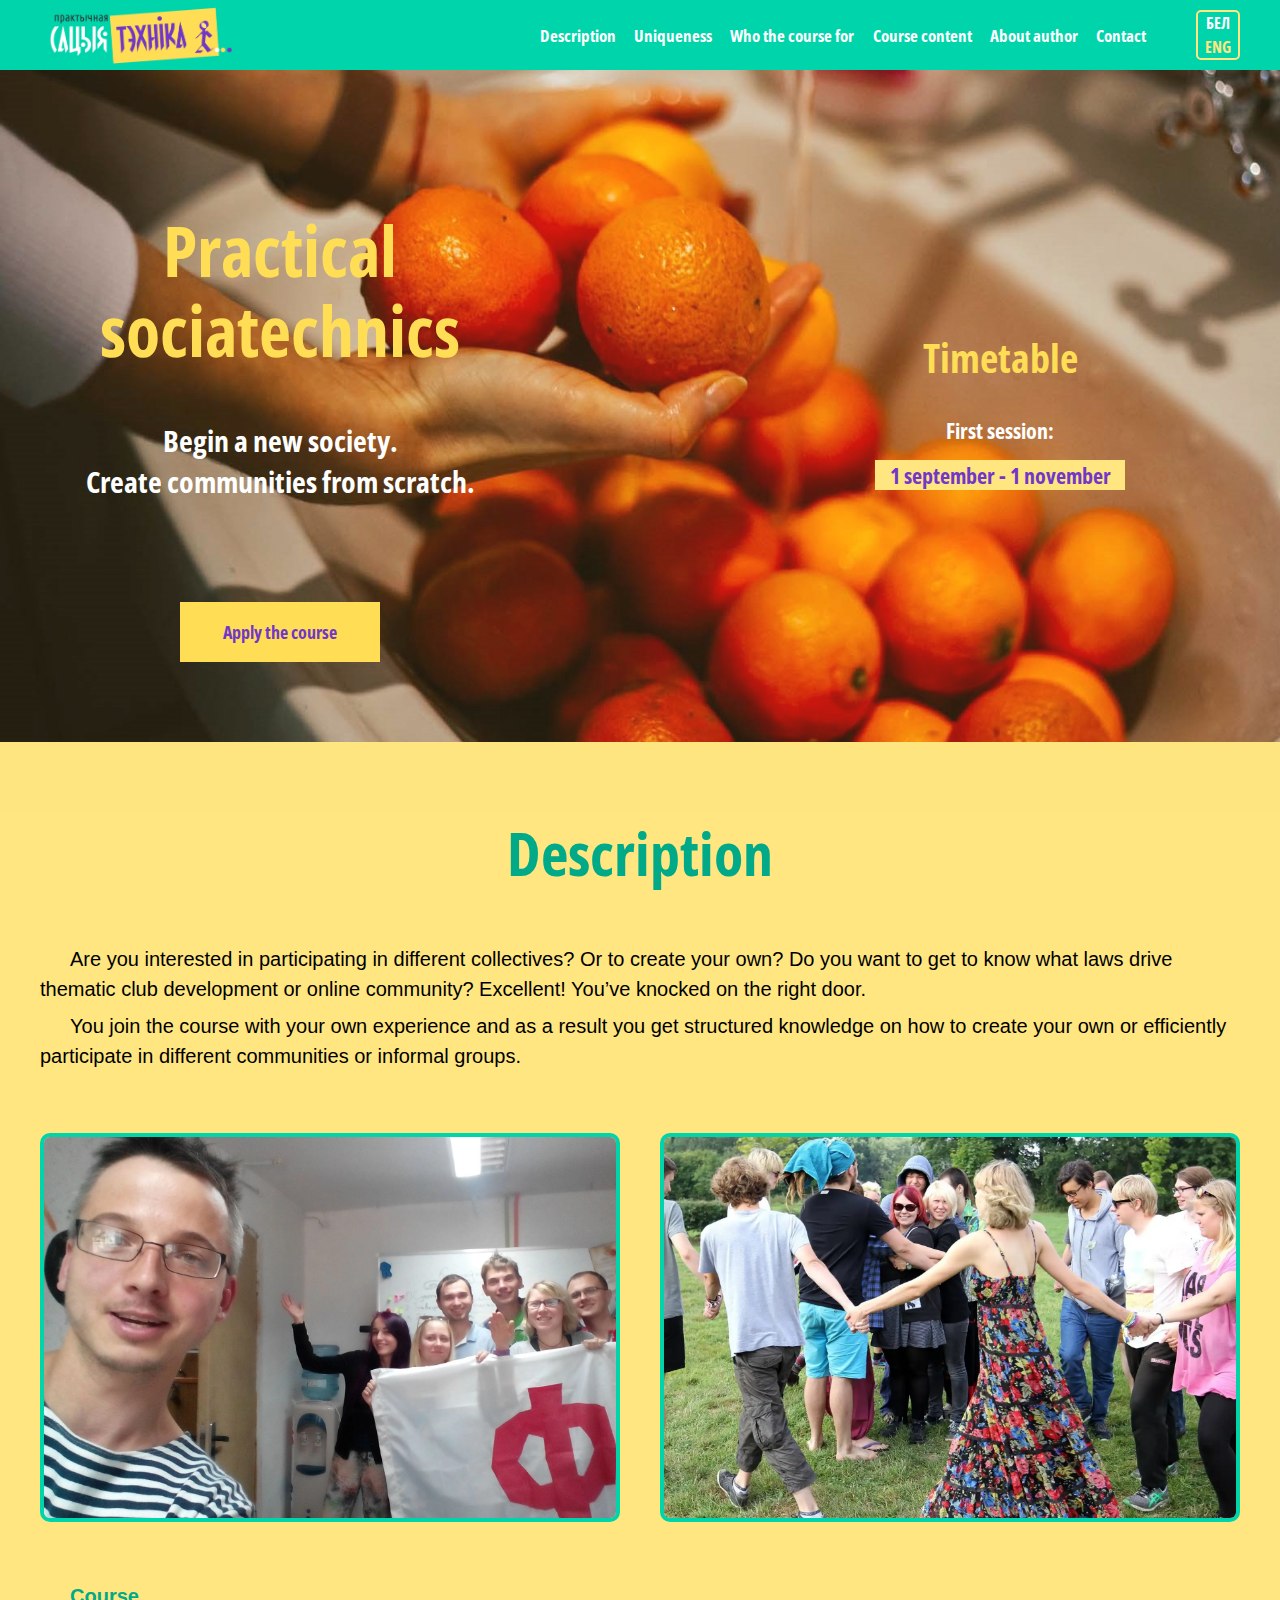
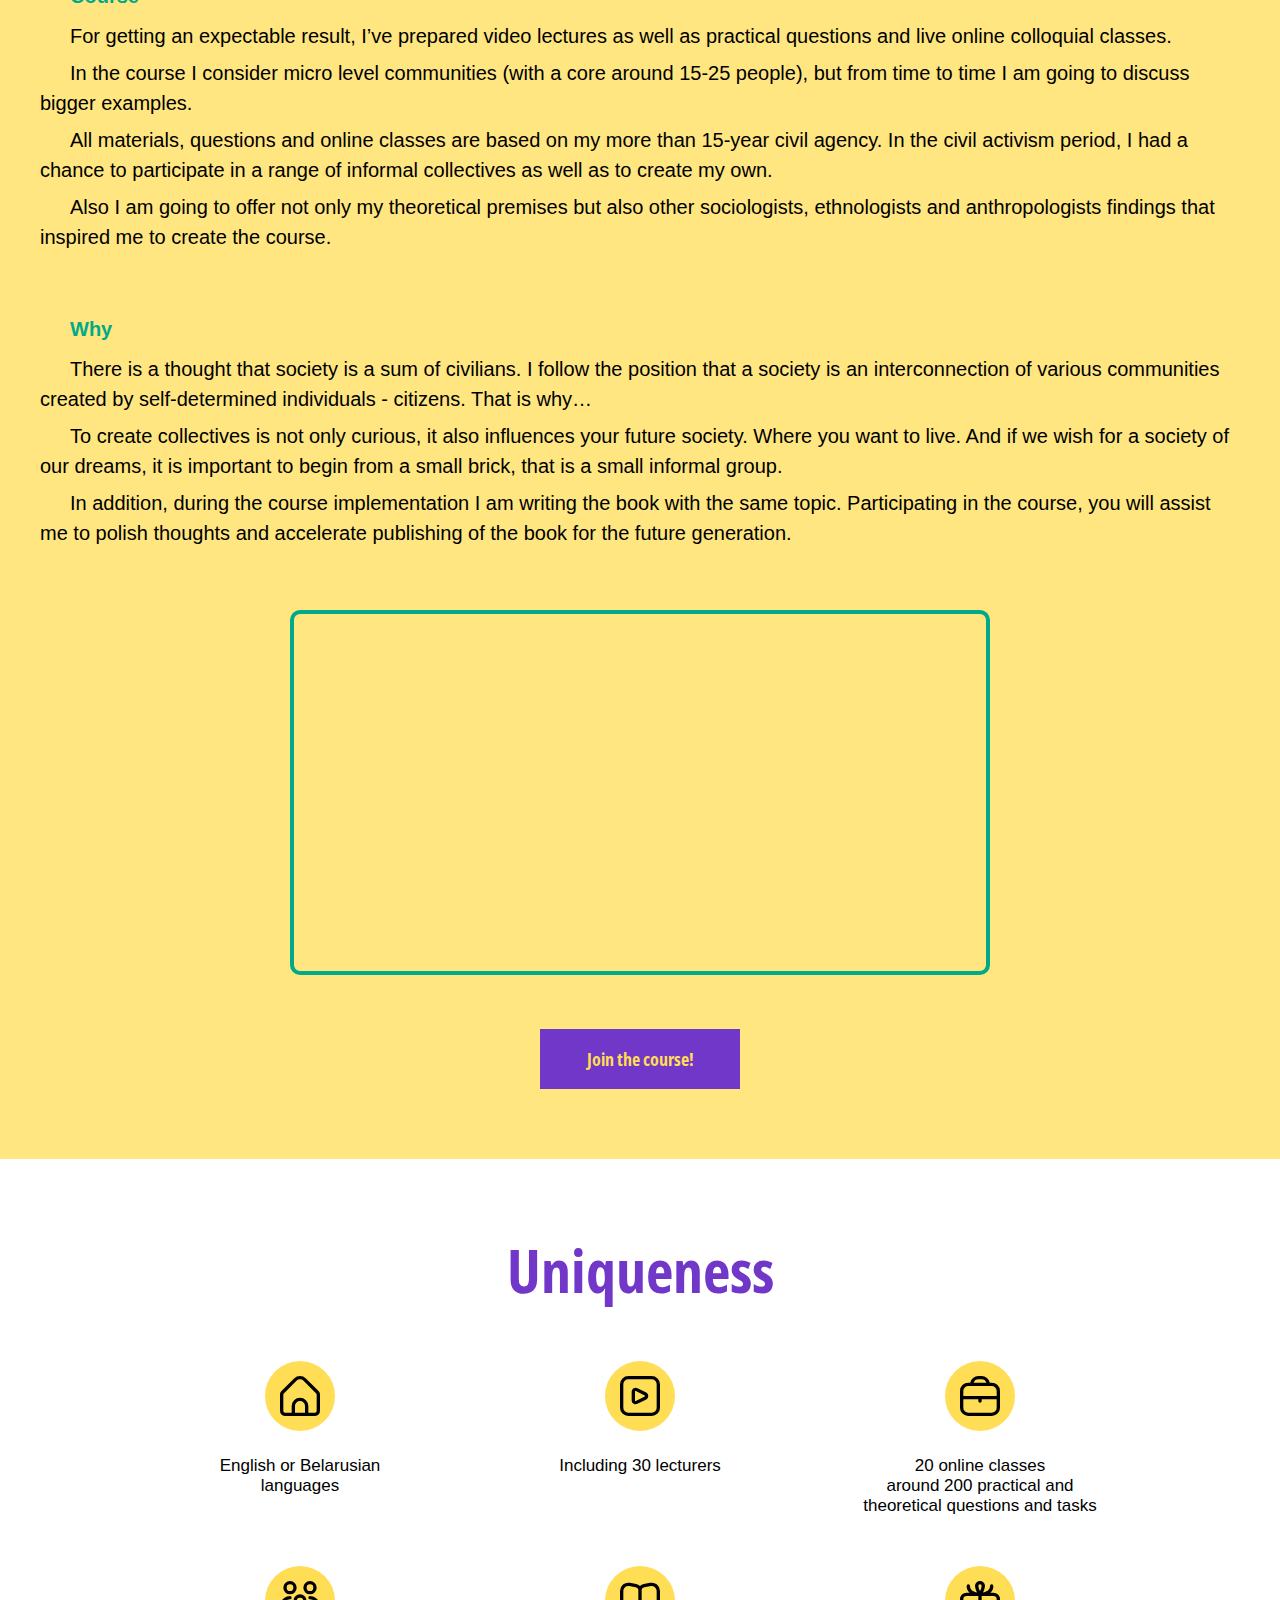
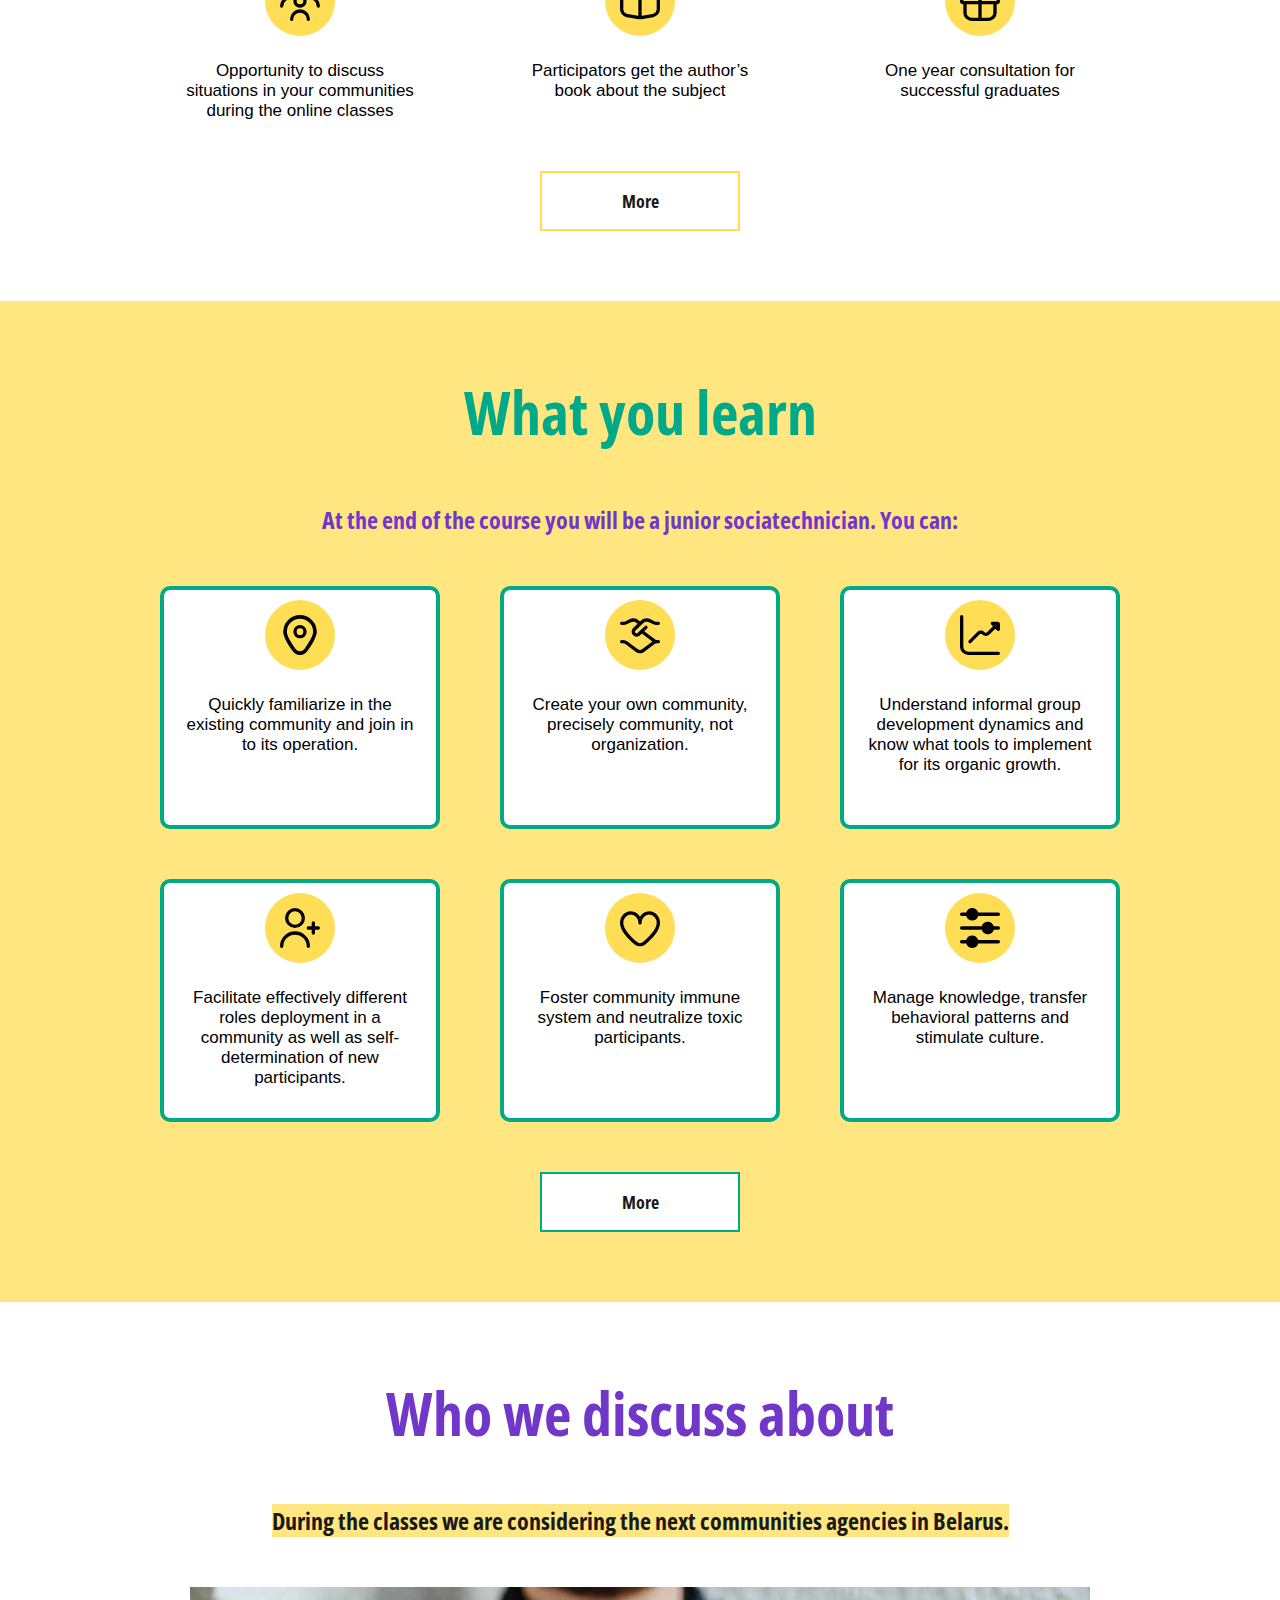
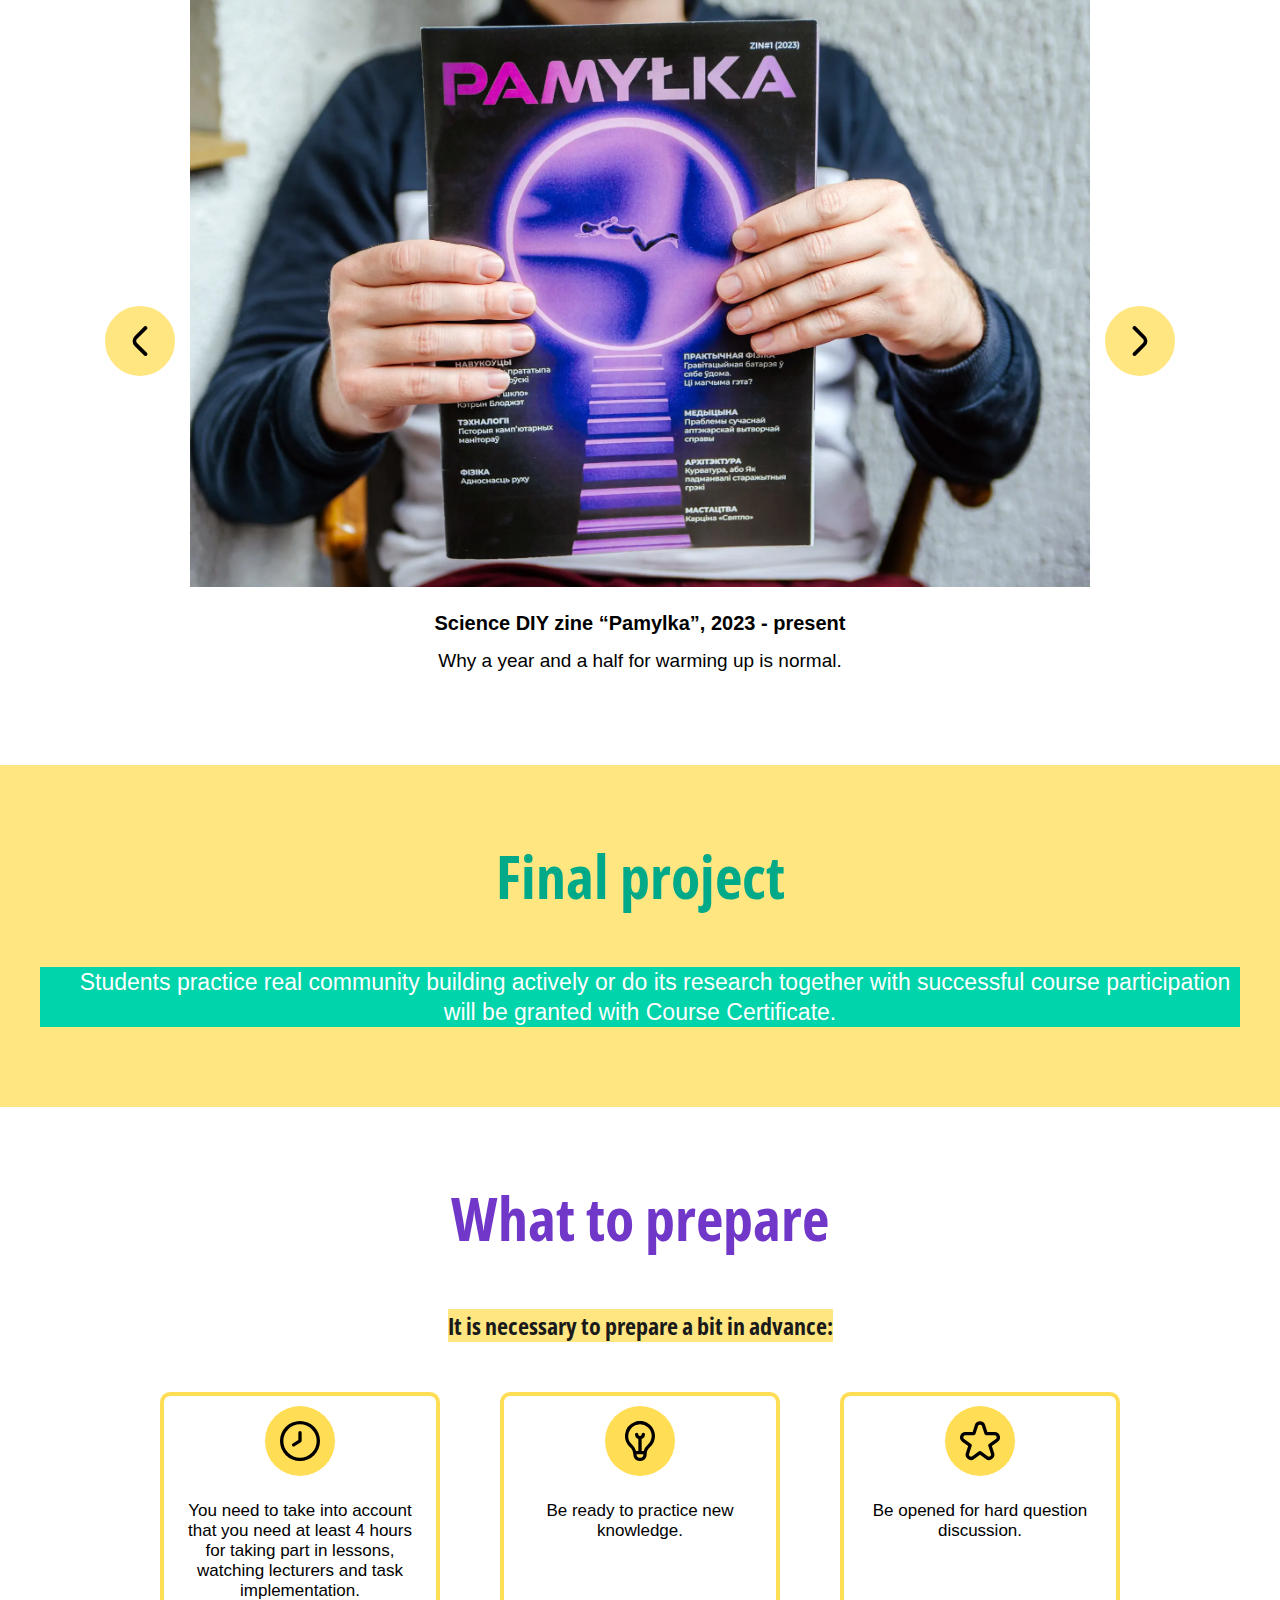
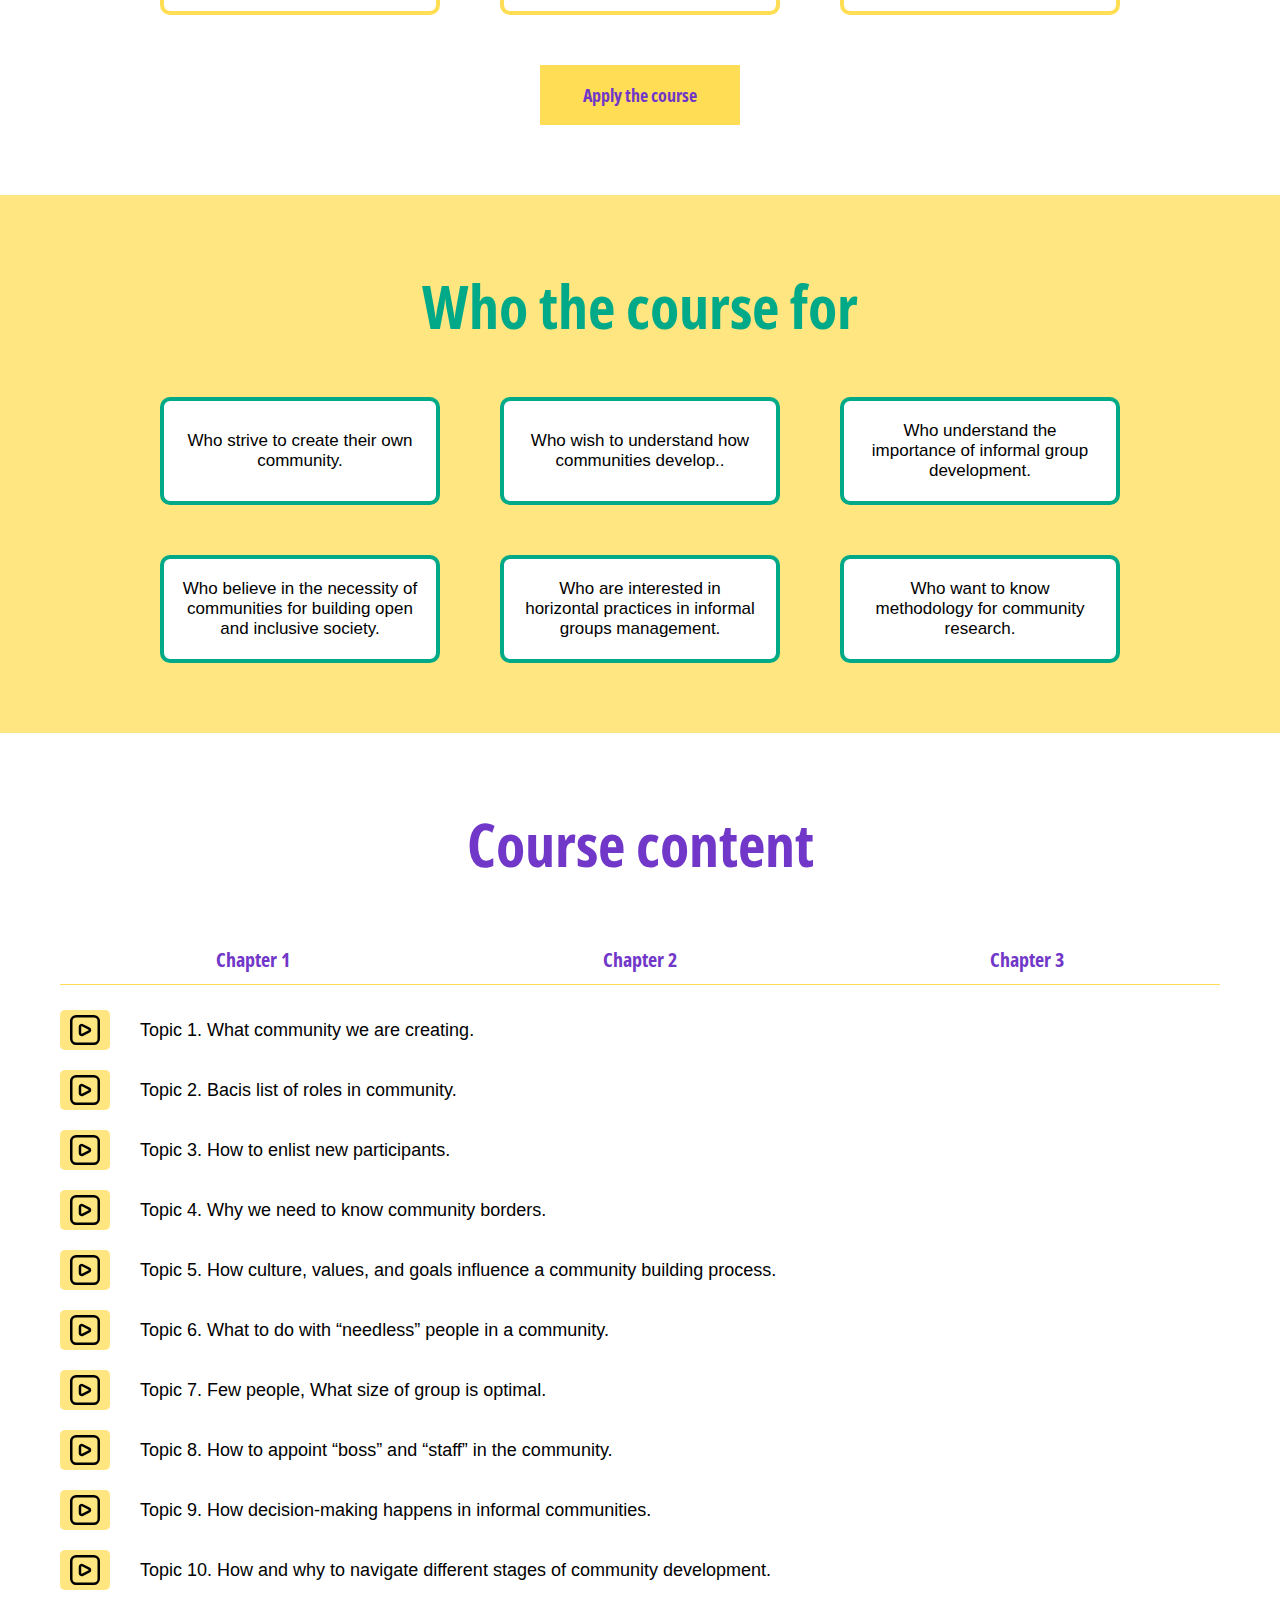
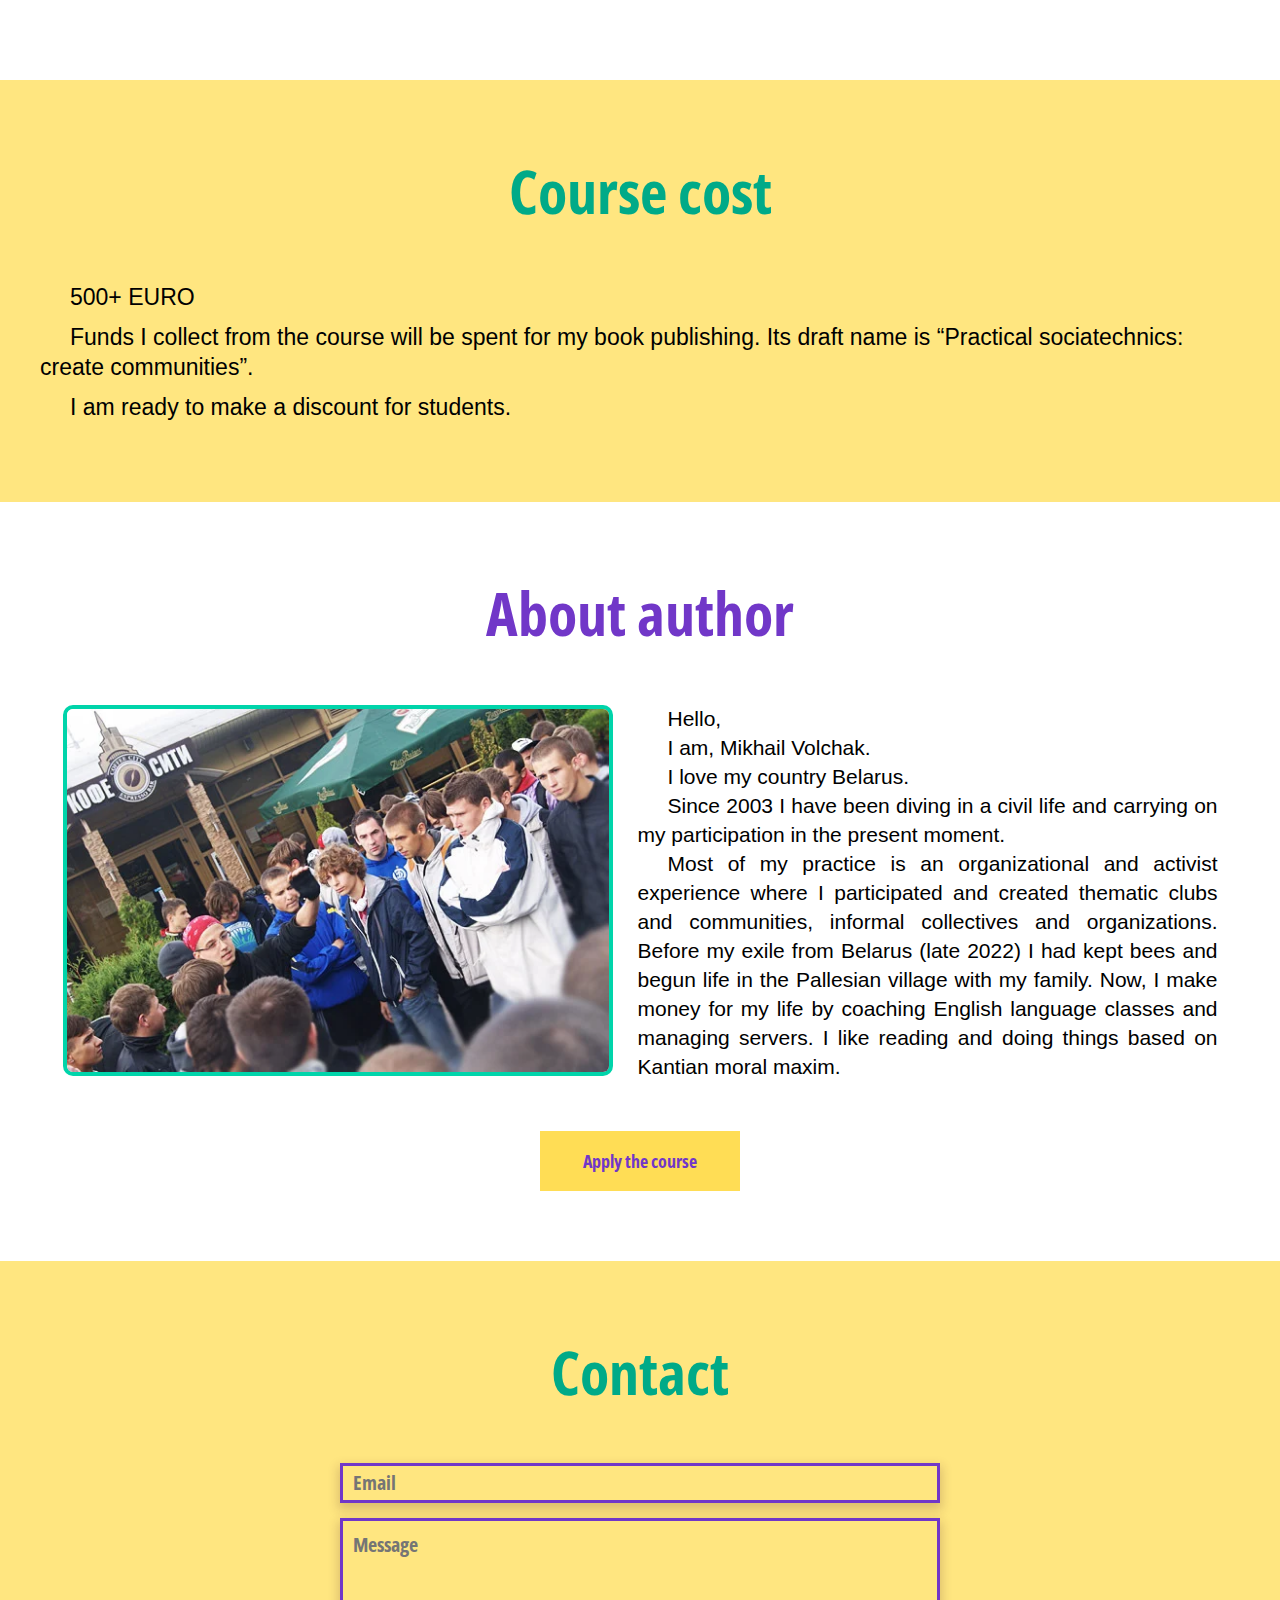
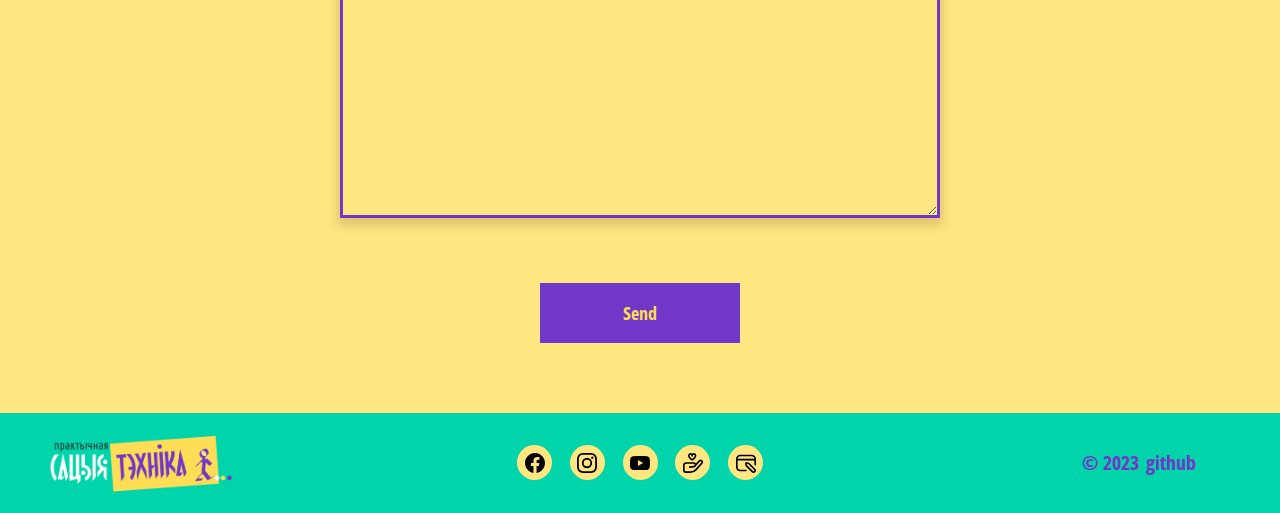
==== commit f9a97522: "refactor: update content for english page" ====
--- a/sacjatek/index _eng.html
+++ b/sacjatek/index _eng.html
@@ -82,7 +82,7 @@
         </ul>
         <div class="header-lang">
           <a class="header-lang_link" href="index.html">БЕЛ</a>
-          <a class="header-lang_link" href="index _eng.html">ENG</a>
+          <a class="header-lang_link header-lang_link-active">ENG</a>
         </div>
       </div>
     </div>
@@ -305,7 +305,7 @@
           </li>
         </ul>
         <div class="button-container">
-          <button id="button-obtaining" class="button block-obtaining-button">Што яшчэ засвоіце</button>
+          <button id="button-obtaining" class="button block-obtaining-button">More</button>
         </div>
       </div>
     </section>
@@ -449,18 +449,18 @@
       </div>
     </section>
     <section class="section section-contact" id="contact">
-      <h3 class="title title-green">Звязацца</h3>
+      <h3 class="title title-green">Contact</h3>
       <div class="block-contact">
-        <p class="block-contact_text">
+        <!-- <p class="block-contact_text">
           Засталіся пытанні?
           Буду рады на іх адказаць.
           Задай сваё пытанне ў форме зваротнай сувязі.
-        </p>
+        </p> -->
         <form class="form " name="feedback" action="feedback.php" method="post">
-          <input class="input form__email" type="email" name="email" placeholder="Імэйл" required>
-          <textarea class="textarea" name="message" placeholder="Паведамленне" required></textarea>
+          <input class="input form__email" type="email" name="email" placeholder="Email" required>
+          <textarea class="textarea" name="message" placeholder="Message" required></textarea>
           <div class="button-container">
-            <input class="button button-violet form__submit" type="submit" name="send" value="Адправiць">
+            <input class="button button-violet form__submit" type="submit" name="send" value="Send">
           </div>
         </form>
       </div>
@@ -504,9 +504,11 @@
       </div>
     </div>
   </footer>
-  <script type="module" src="script/slider.js"></script>
-  <script type="module" src="script/index.js"></script>
+  <script type="module" src="script/slider_eng.js"></script>
+  <script type="module" src="script/tabs_eng.js"></script>
+  <script src="script/index.js"></script>
   <script src="script/burger.js"></script>
+  <script src="script/buttons_eng.js"></script>
   <script data-name="BMC-Widget" data-cfasync="false" src="https://cdnjs.buymeacoffee.com/1.0.0/widget.prod.min.js"
     data-id="sacyjatechnika" data-description="Support me on Buy me a coffee!" data-message="" data-color="#7137c8"
     data-position="Right" data-x_margin="18" data-y_margin="18">
--- a/sacjatek/style/style.css
+++ b/sacjatek/style/style.css
@@ -198,7 +198,14 @@
   transition: all 0.5s;
 }
 .header-lang_link:hover {
+  color: #7137c8;
+}
+.header-lang_link-active {
   color: #ffe680;
+}
+.header-lang_link-active:hover {
+  color: #ffe680;
+  cursor: default;
 }
 
 .burger_menu-active {
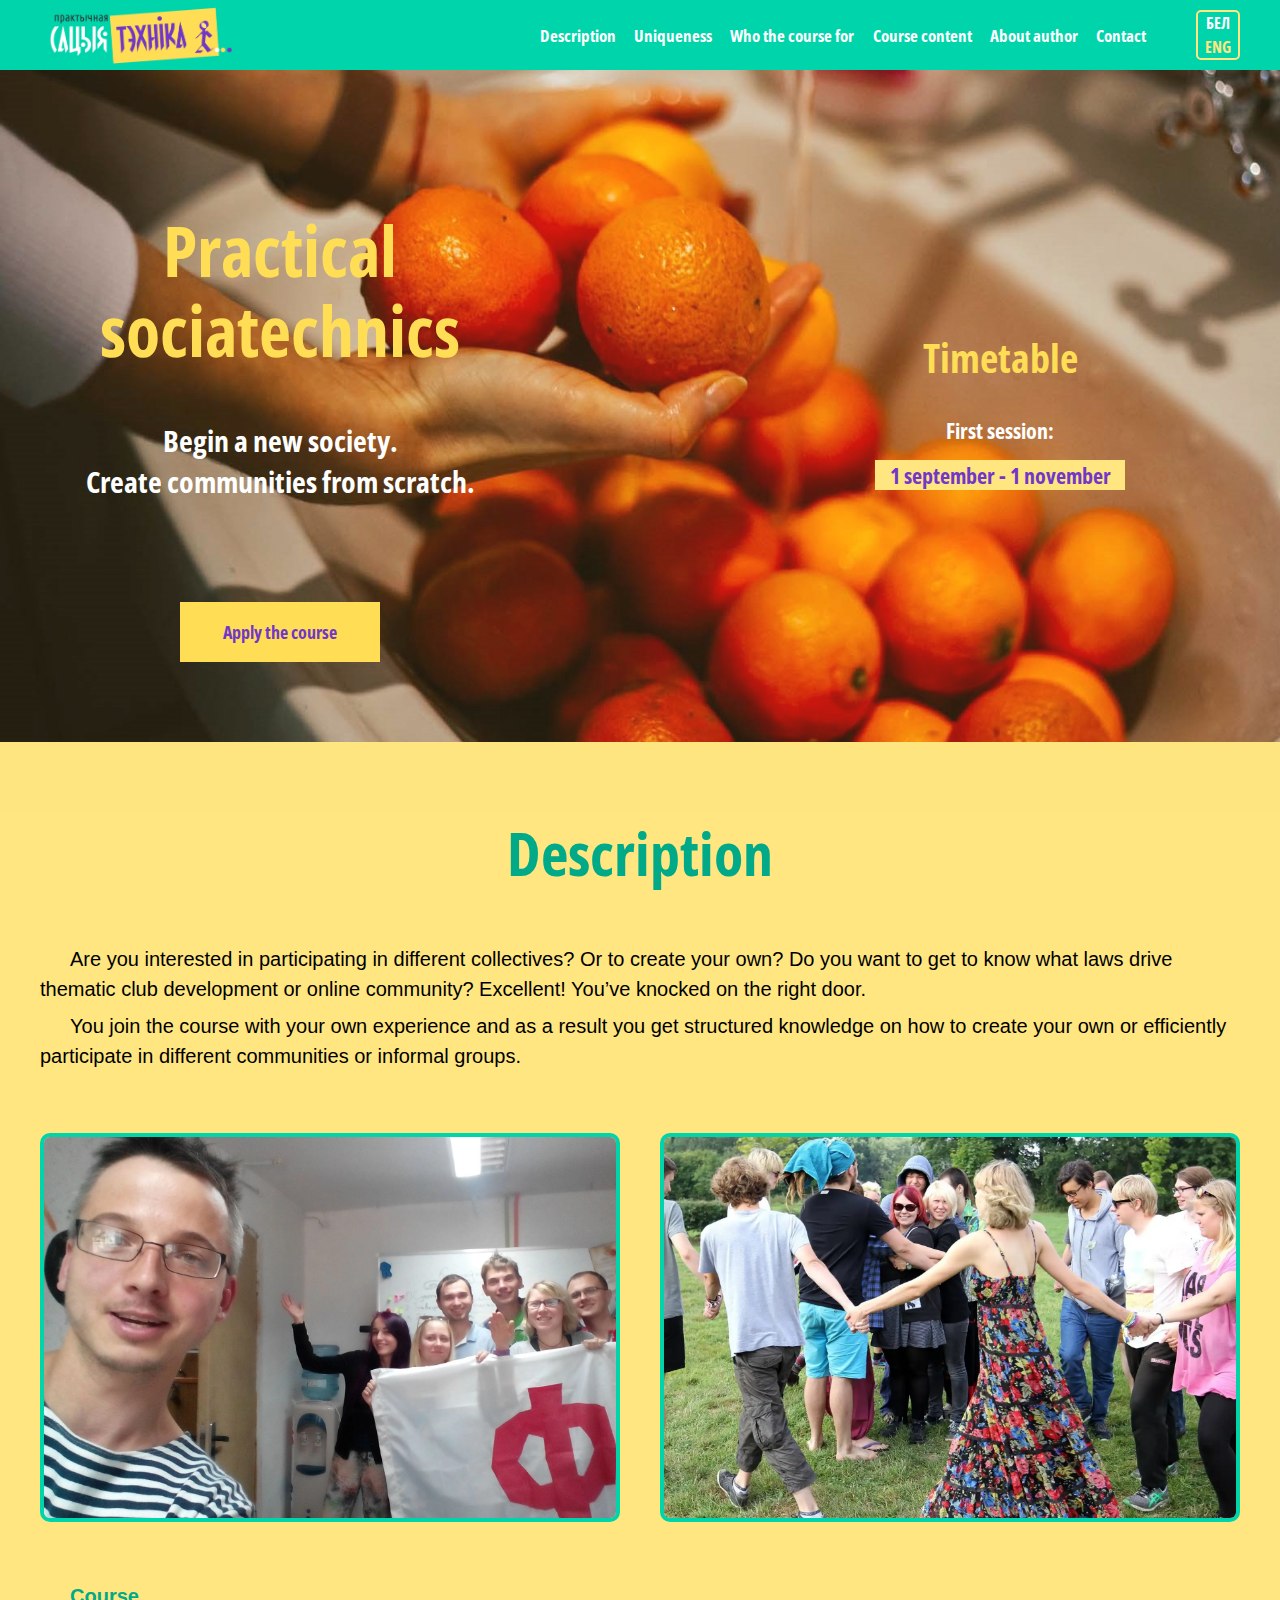
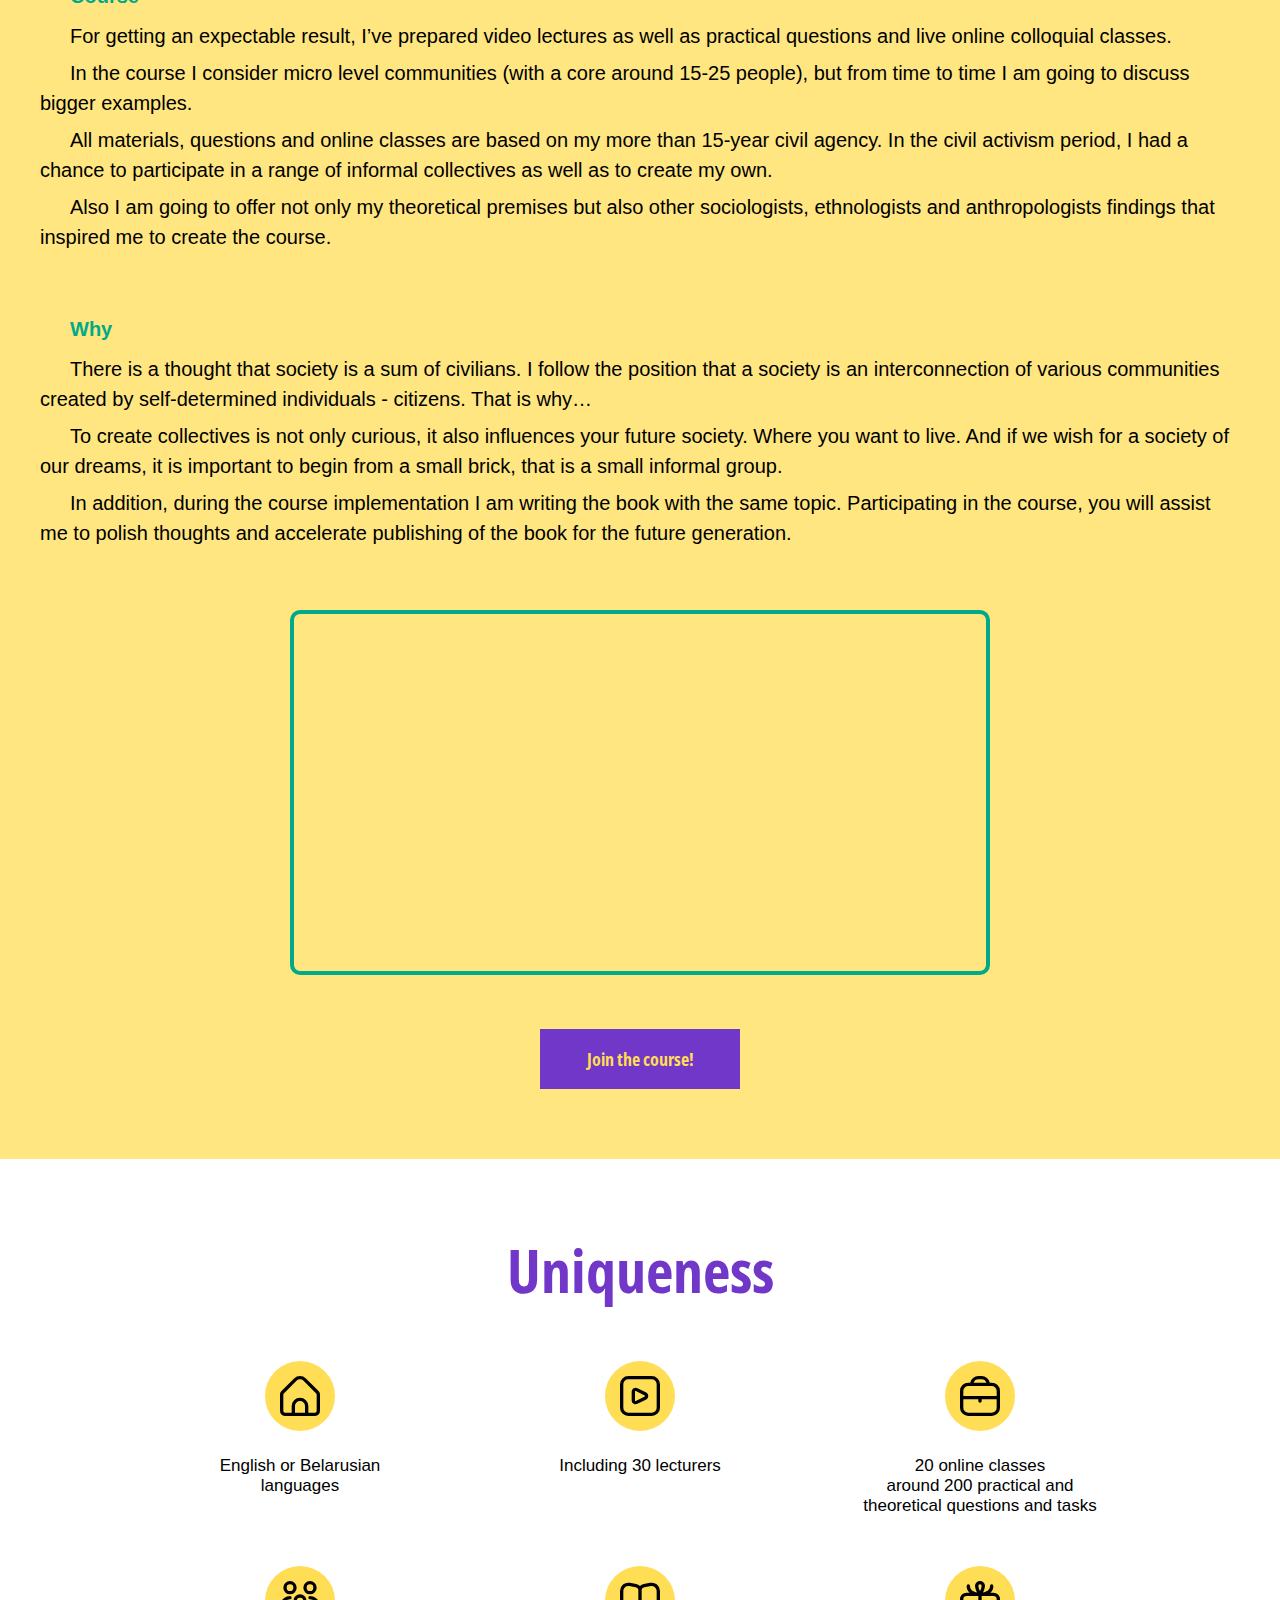
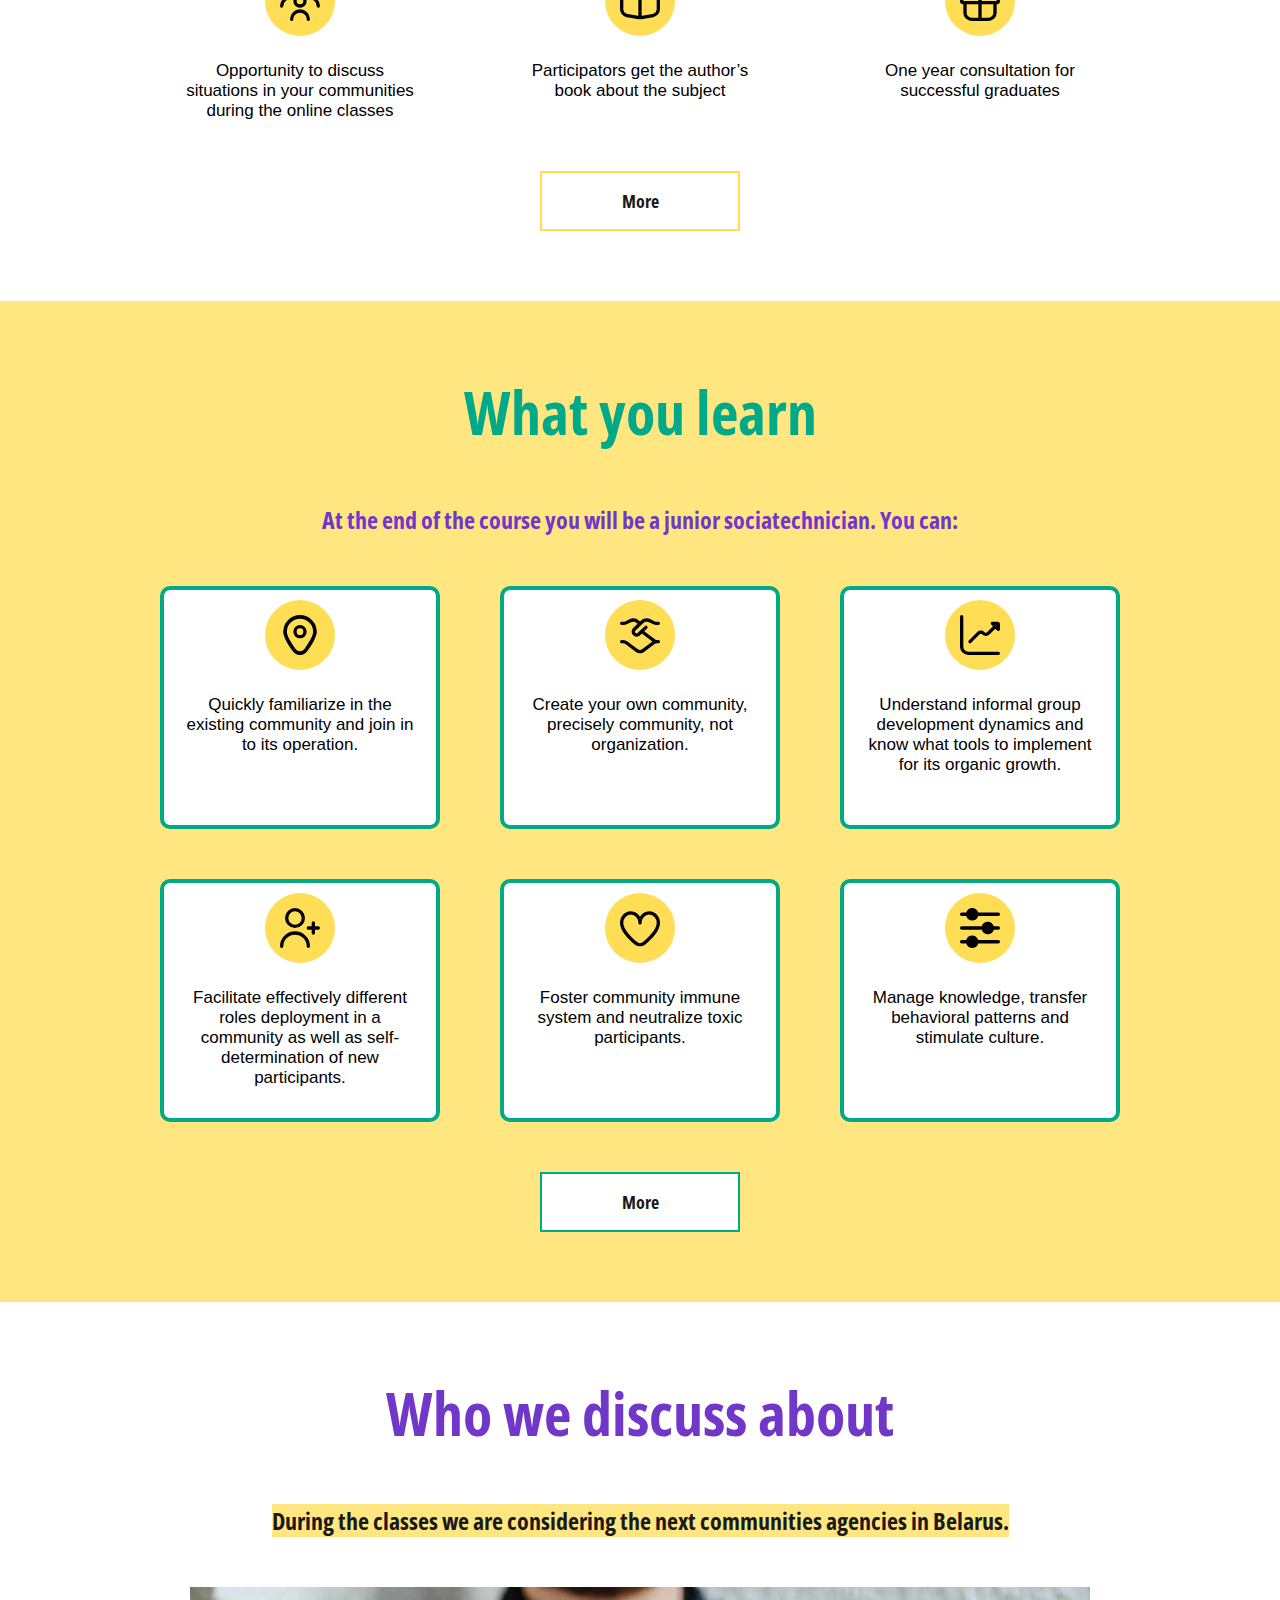
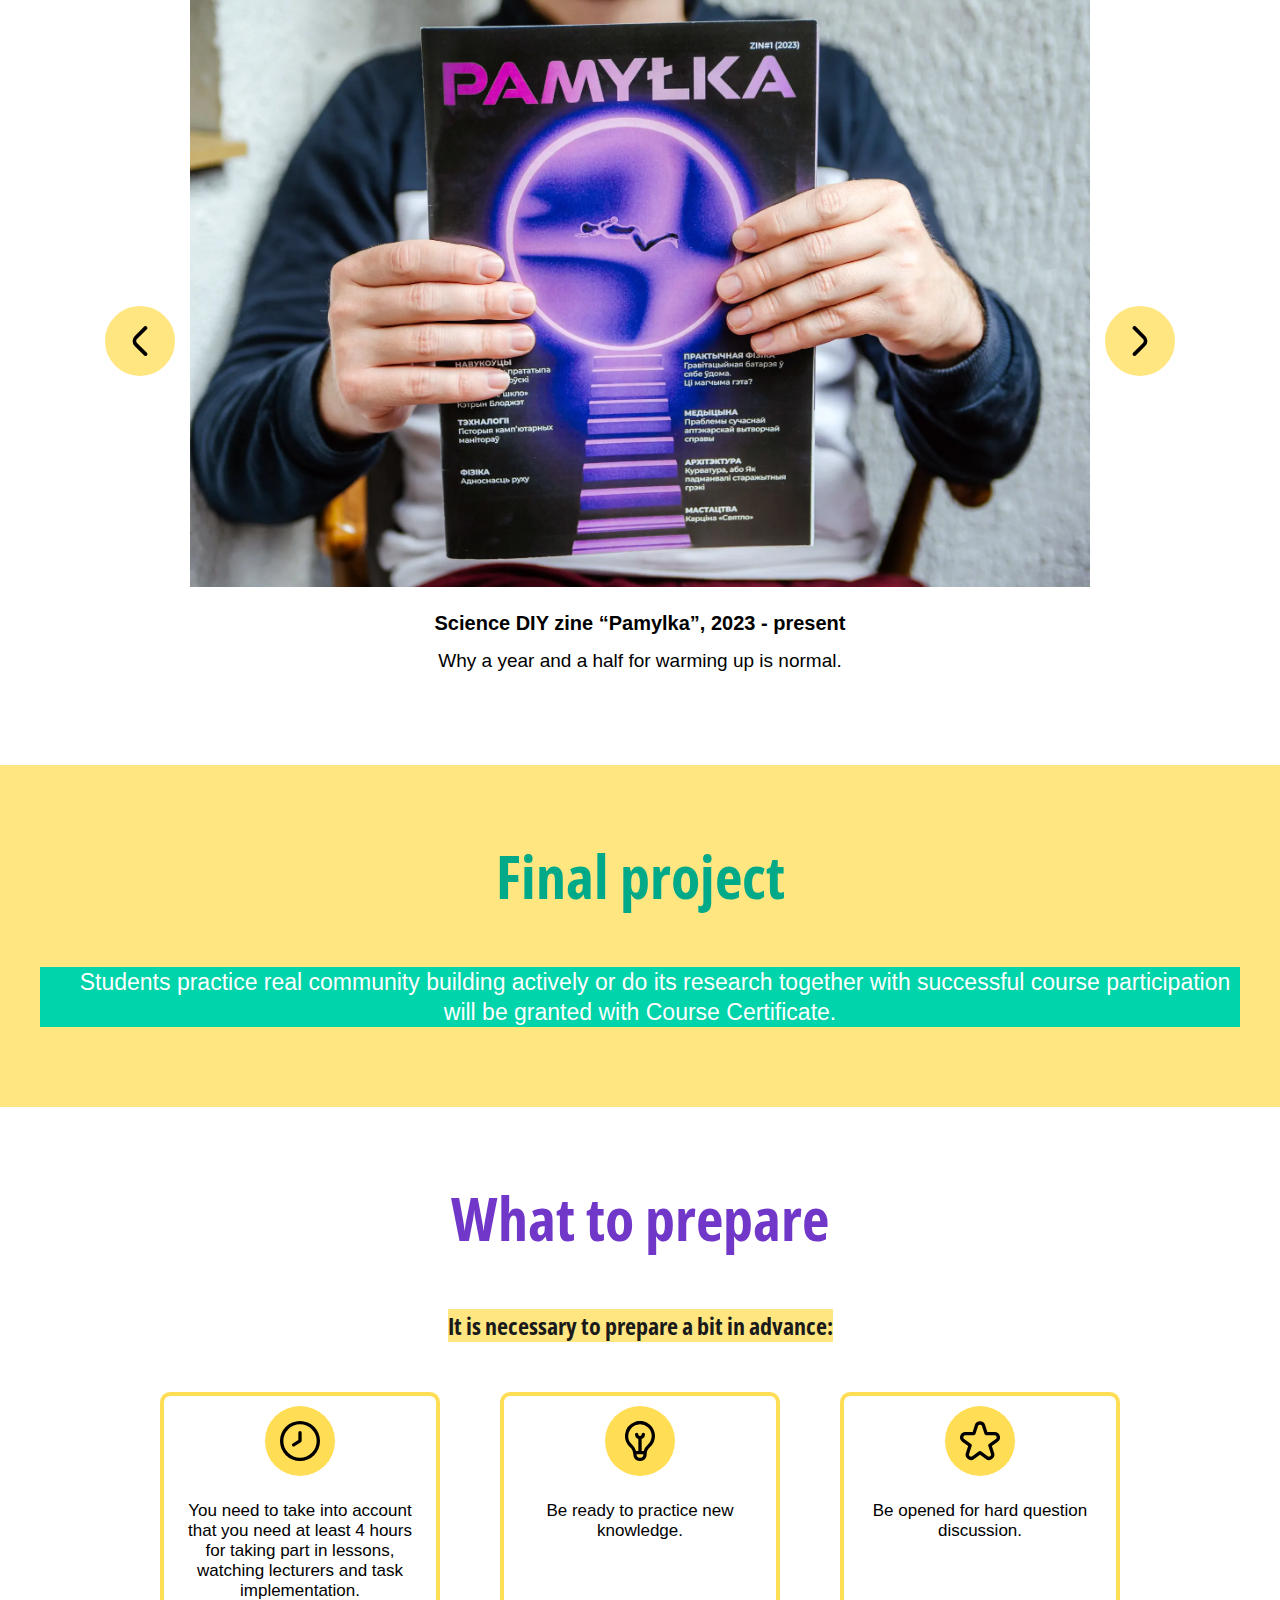
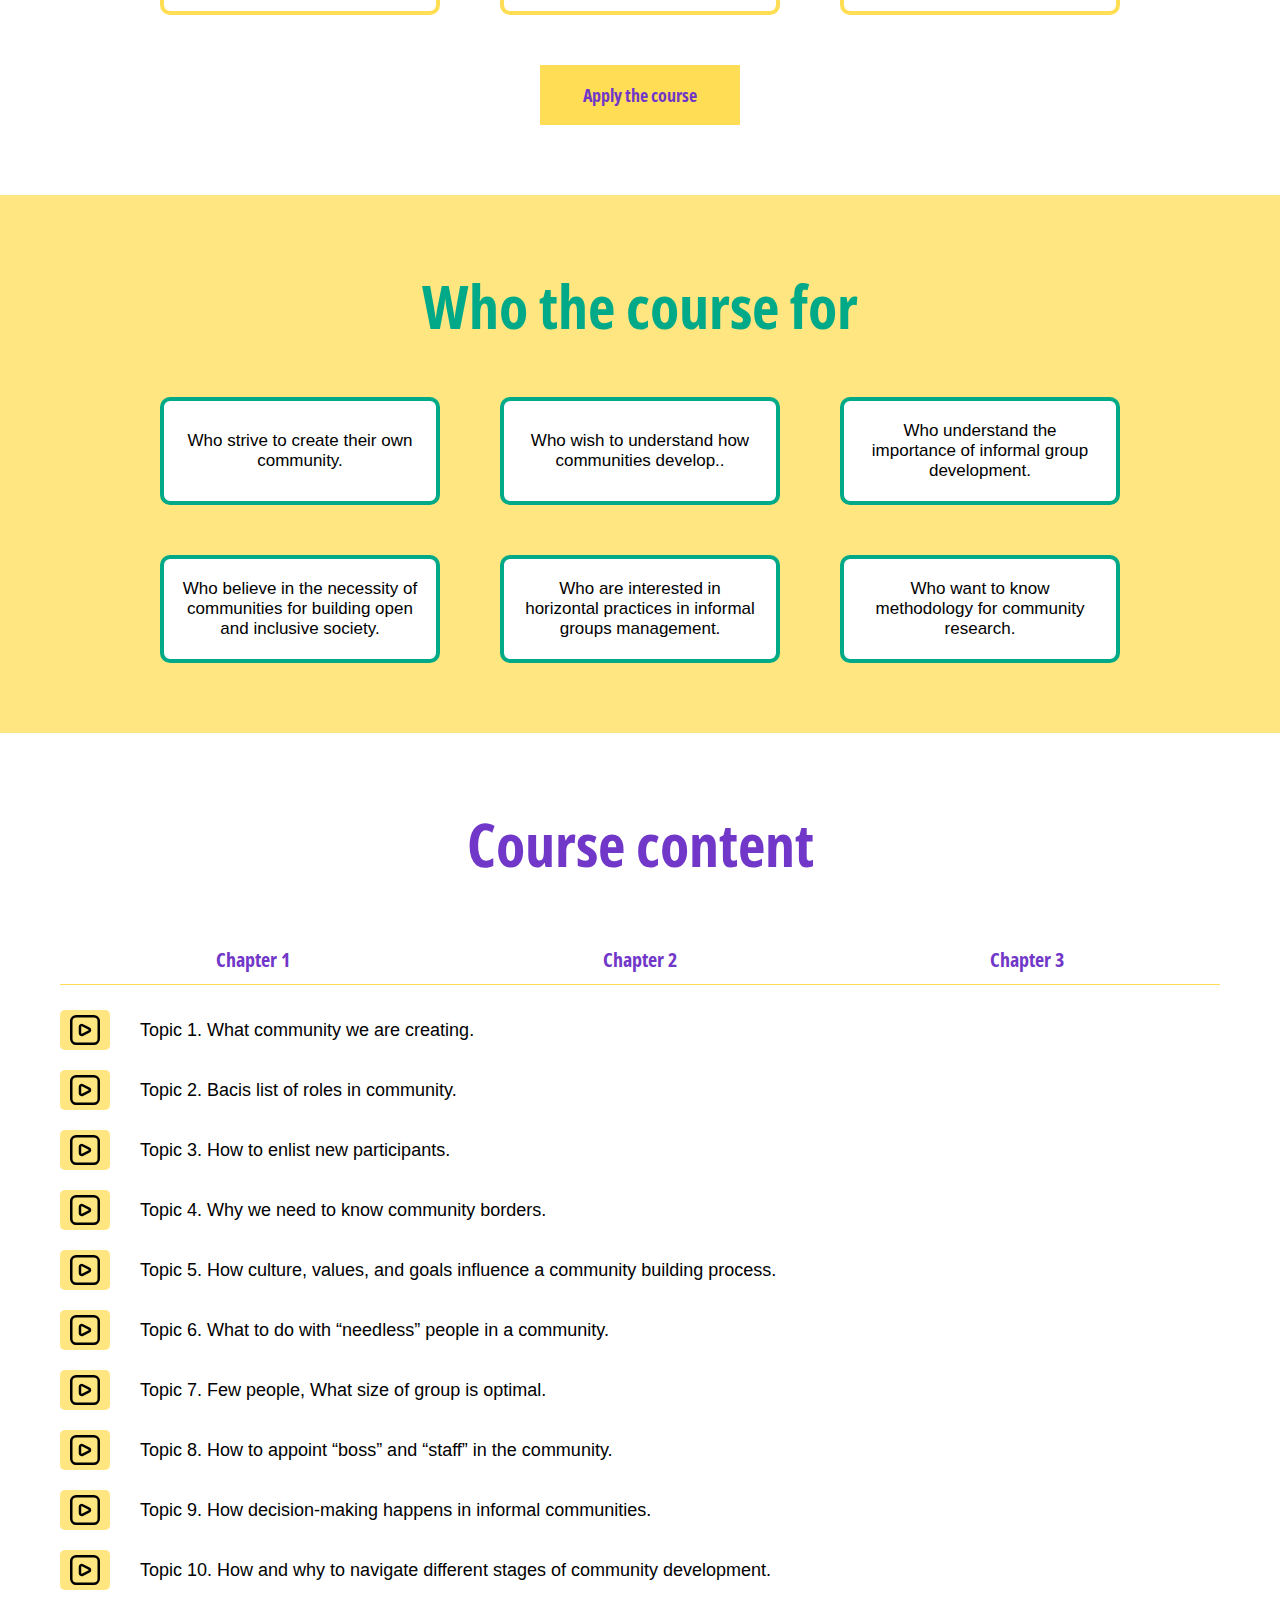
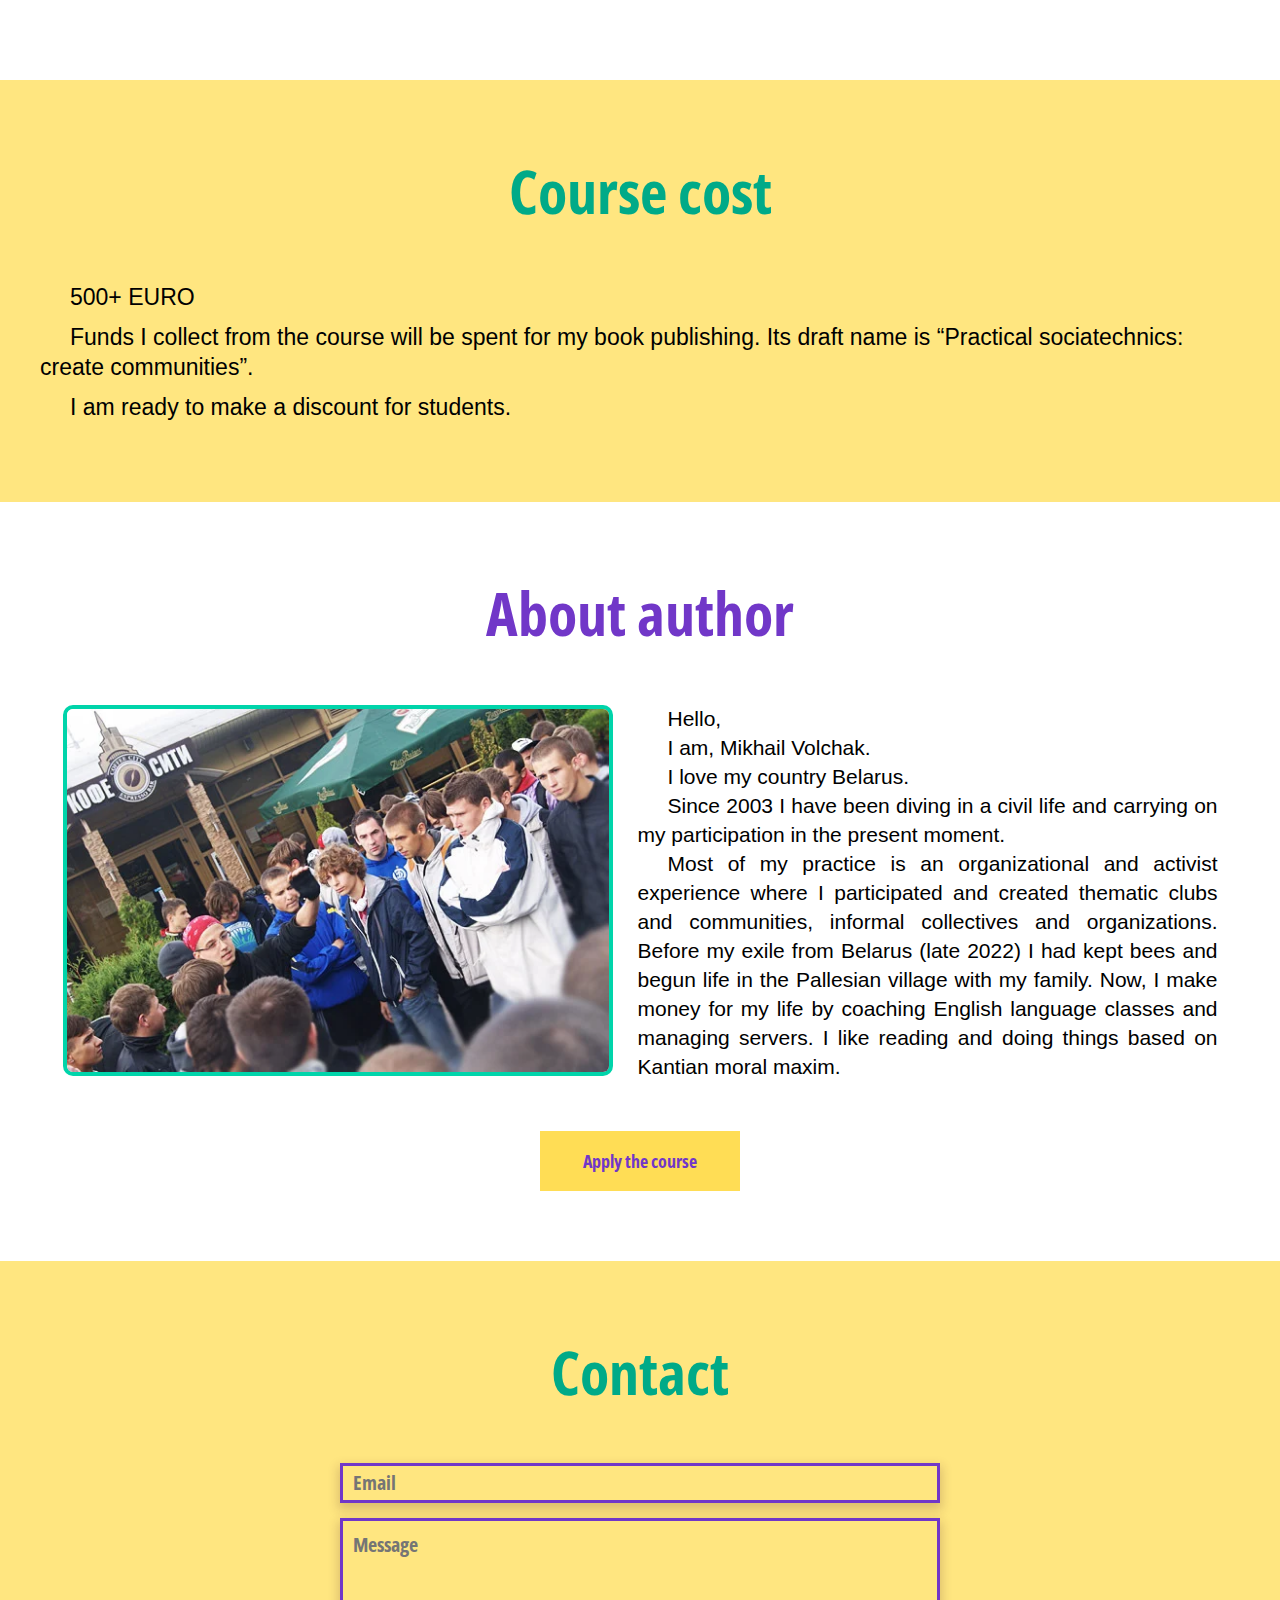
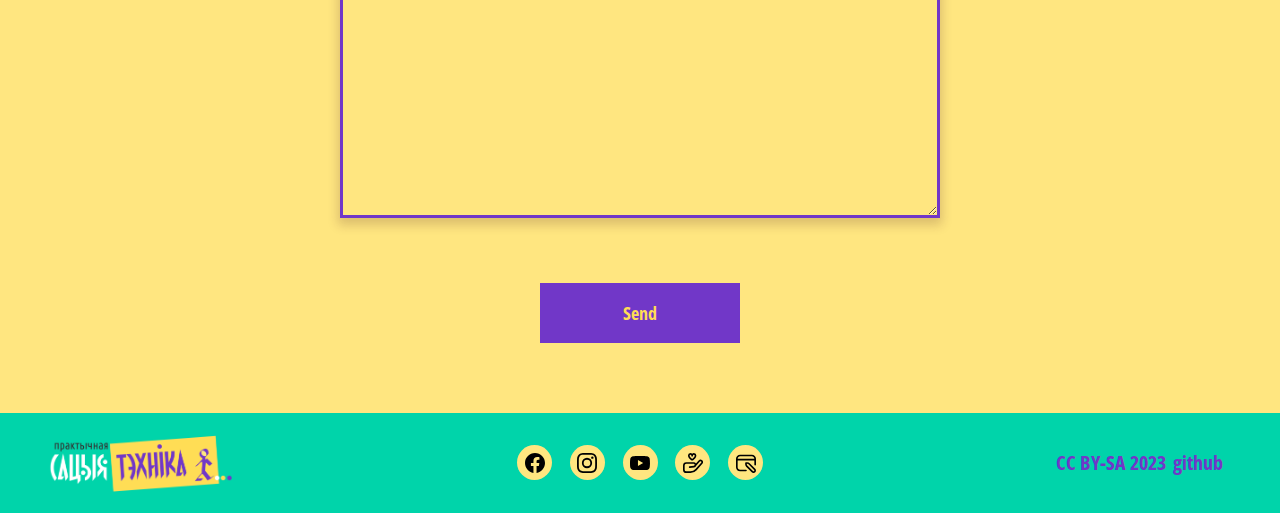
==== commit 1e7214ec: "feat: add atribut target for link" ====
--- a/sacjatek/index _eng.html
+++ b/sacjatek/index _eng.html
@@ -102,7 +102,7 @@
           </h2>
           <div class="button-container">
             <a class="button main-link"
-              href="https://docs.google.com/forms/d/e/1FAIpQLSecHhuWE3frAdRdQ9m9wZdMLMoAOT4NpJwyO7CSukcslHjT1g/viewform">Apply the course</a>
+              href="https://docs.google.com/forms/d/e/1FAIpQLSecHhuWE3frAdRdQ9m9wZdMLMoAOT4NpJwyO7CSukcslHjT1g/viewform" target="_blank">Apply the course</a>
           </div>
         </div>
         <div class="block-main block-main_schedule">
@@ -158,7 +158,7 @@
         </div>
         <div class="button-container">
           <a class="button button-violet main-link"
-            href="https://docs.google.com/forms/d/e/1FAIpQLSecHhuWE3frAdRdQ9m9wZdMLMoAOT4NpJwyO7CSukcslHjT1g/viewform">Join the course!</a>
+            href="https://docs.google.com/forms/d/e/1FAIpQLSecHhuWE3frAdRdQ9m9wZdMLMoAOT4NpJwyO7CSukcslHjT1g/viewform" target="_blank">Join the course!</a>
         </div>
       </div>
     </section>
@@ -359,7 +359,7 @@
       </ul>
       <div class="button-container">
         <a class="button main-link"
-          href="https://docs.google.com/forms/d/e/1FAIpQLSecHhuWE3frAdRdQ9m9wZdMLMoAOT4NpJwyO7CSukcslHjT1g/viewform">Apply the course</a>
+          href="https://docs.google.com/forms/d/e/1FAIpQLSecHhuWE3frAdRdQ9m9wZdMLMoAOT4NpJwyO7CSukcslHjT1g/viewform" target="_blank">Apply the course</a>
       </div>
     </section>
     <section class="section section-who" id="who">
@@ -445,7 +445,7 @@
       </div>
       <div class="button-container">
         <a class="button main-link"
-          href="https://docs.google.com/forms/d/e/1FAIpQLSecHhuWE3frAdRdQ9m9wZdMLMoAOT4NpJwyO7CSukcslHjT1g/viewform">Apply the course</a>
+          href="https://docs.google.com/forms/d/e/1FAIpQLSecHhuWE3frAdRdQ9m9wZdMLMoAOT4NpJwyO7CSukcslHjT1g/viewform" target="_blank">Apply the course</a>
       </div>
     </section>
     <section class="section section-contact" id="contact">
@@ -472,35 +472,35 @@
         <img class="logo-image" src="assets/logo_header.png" alt="Sacjatek">
       </div>
       <div class="footer_container-link">
-        <a class="footer-link" href="https://www.facebook.com/mikhail.volczak">
+        <a class="footer-link" href="https://www.facebook.com/mikhail.volczak" target="_blank">
           <div class="footer-container_image">
             <img class="footer-image" src="assets/icons/facebook.svg" alt="facebook">
           </div>
         </a>
-        <a class="footer-link" href="http://instagram.com/ryzomych/">
+        <a class="footer-link" href="http://instagram.com/ryzomych/" target="_blank">
           <div class="footer-container_image">
             <img class="footer-image" src="assets/icons/instagram.svg" alt="instagram">
           </div>
         </a>
-        <a class="footer-link" href="https://www.youtube.com/@societaltechnics/featured">
+        <a class="footer-link" href="https://www.youtube.com/@societaltechnics/featured" target="_blank">
           <div class="footer-container_image">
             <img class="footer-image" src="assets/icons/youtube.svg" alt="youtube">
           </div>
         </a>
-        <a class="footer-link" href="http://buymeacoffee.com/sacyjatechnika">
+        <a class="footer-link" href="http://buymeacoffee.com/sacyjatechnika" target="_blank">
           <div class="footer-container_image">
             <img class="footer-image" src="assets/icons/hand-holding-heart.svg" alt="coffee">
           </div>
         </a>
-        <a class="footer-link" href="https://talash.by/">
+        <a class="footer-link" href="https://talash.by/" target="_blank">
           <div class="footer-container_image">
             <img class="footer-image" src="assets/icons/blog-pencil.svg" alt="blog">
           </div>
         </a>
       </div>
       <div class="footer-content">
-        <div class="footer-text">© 2023</div>
-        <a class="footer-link" href="https://github.com/rizomaa/sacjatek">github</a>
+        <div class="footer-text">CC BY-SA 2023</div>
+        <a class="footer-link" href="https://github.com/rizomaa/sacjatek" target="_blank">github</a>
       </div>
     </div>
   </footer>
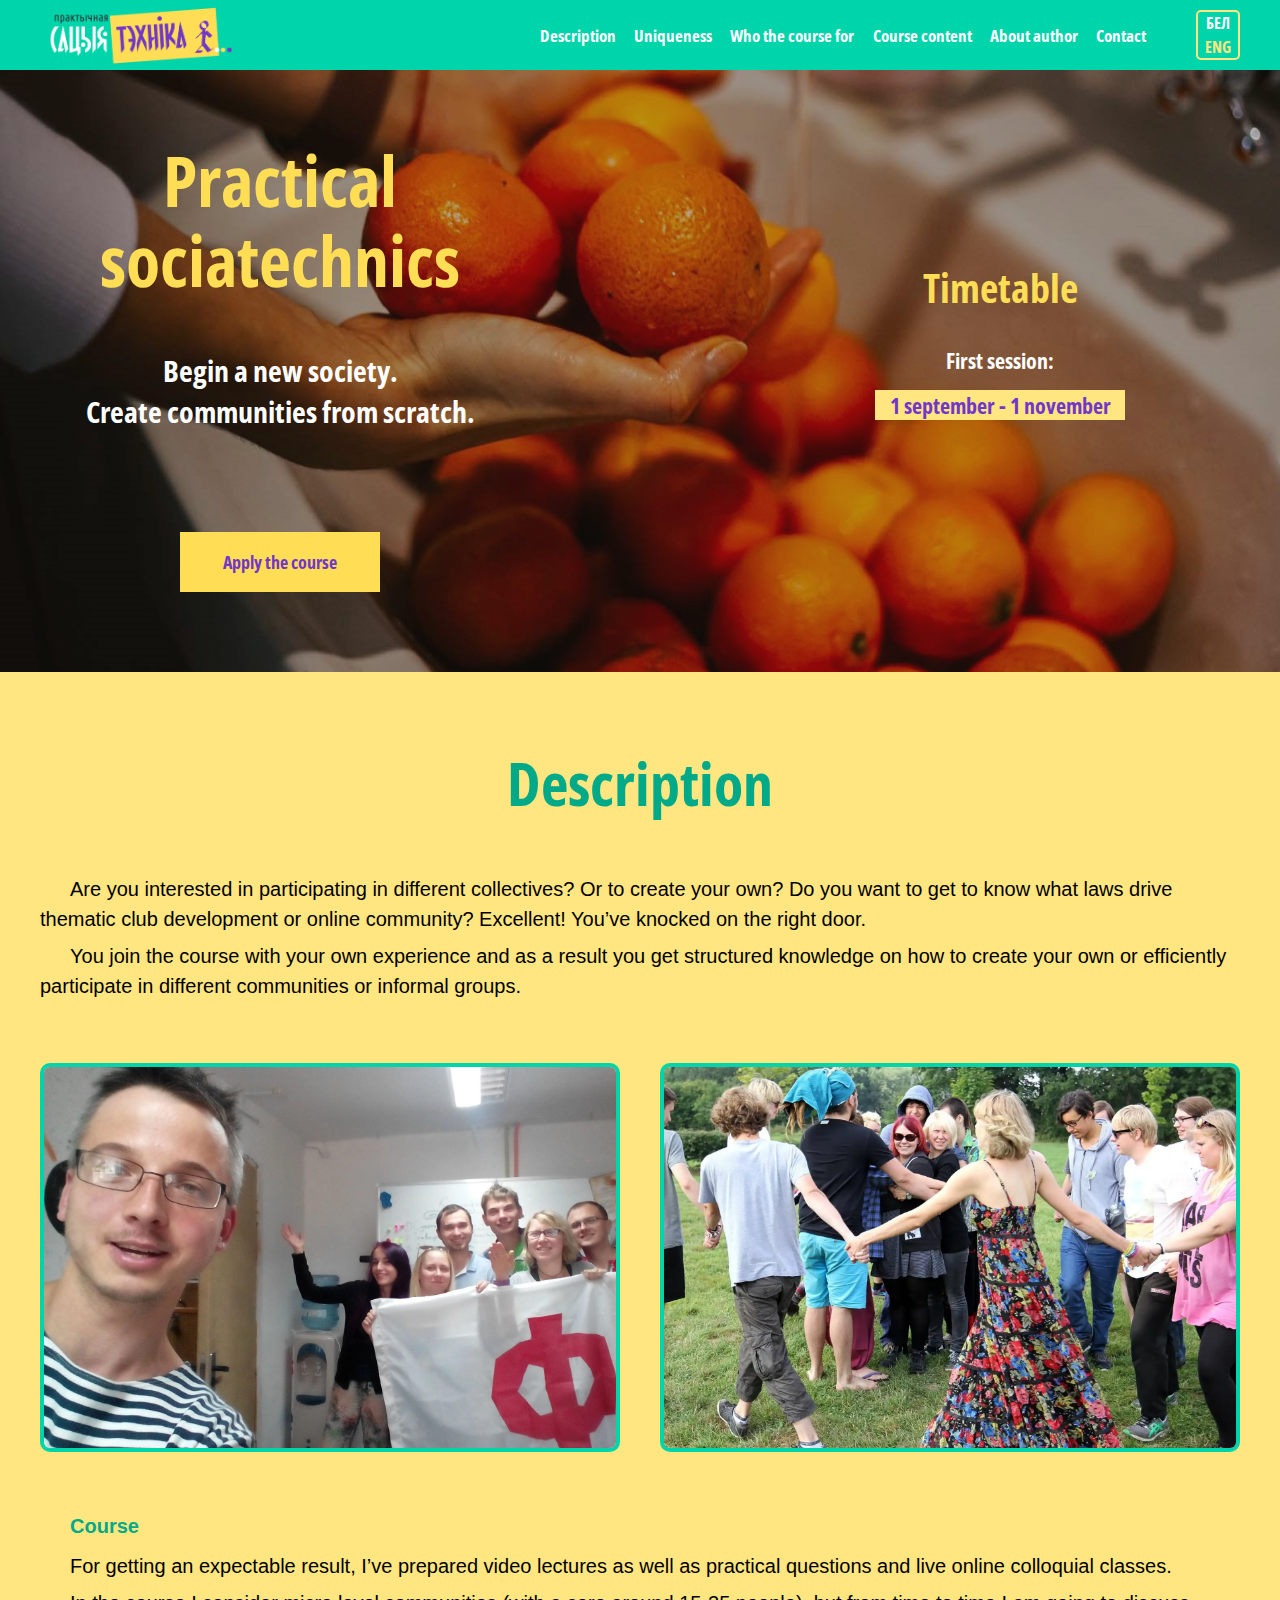
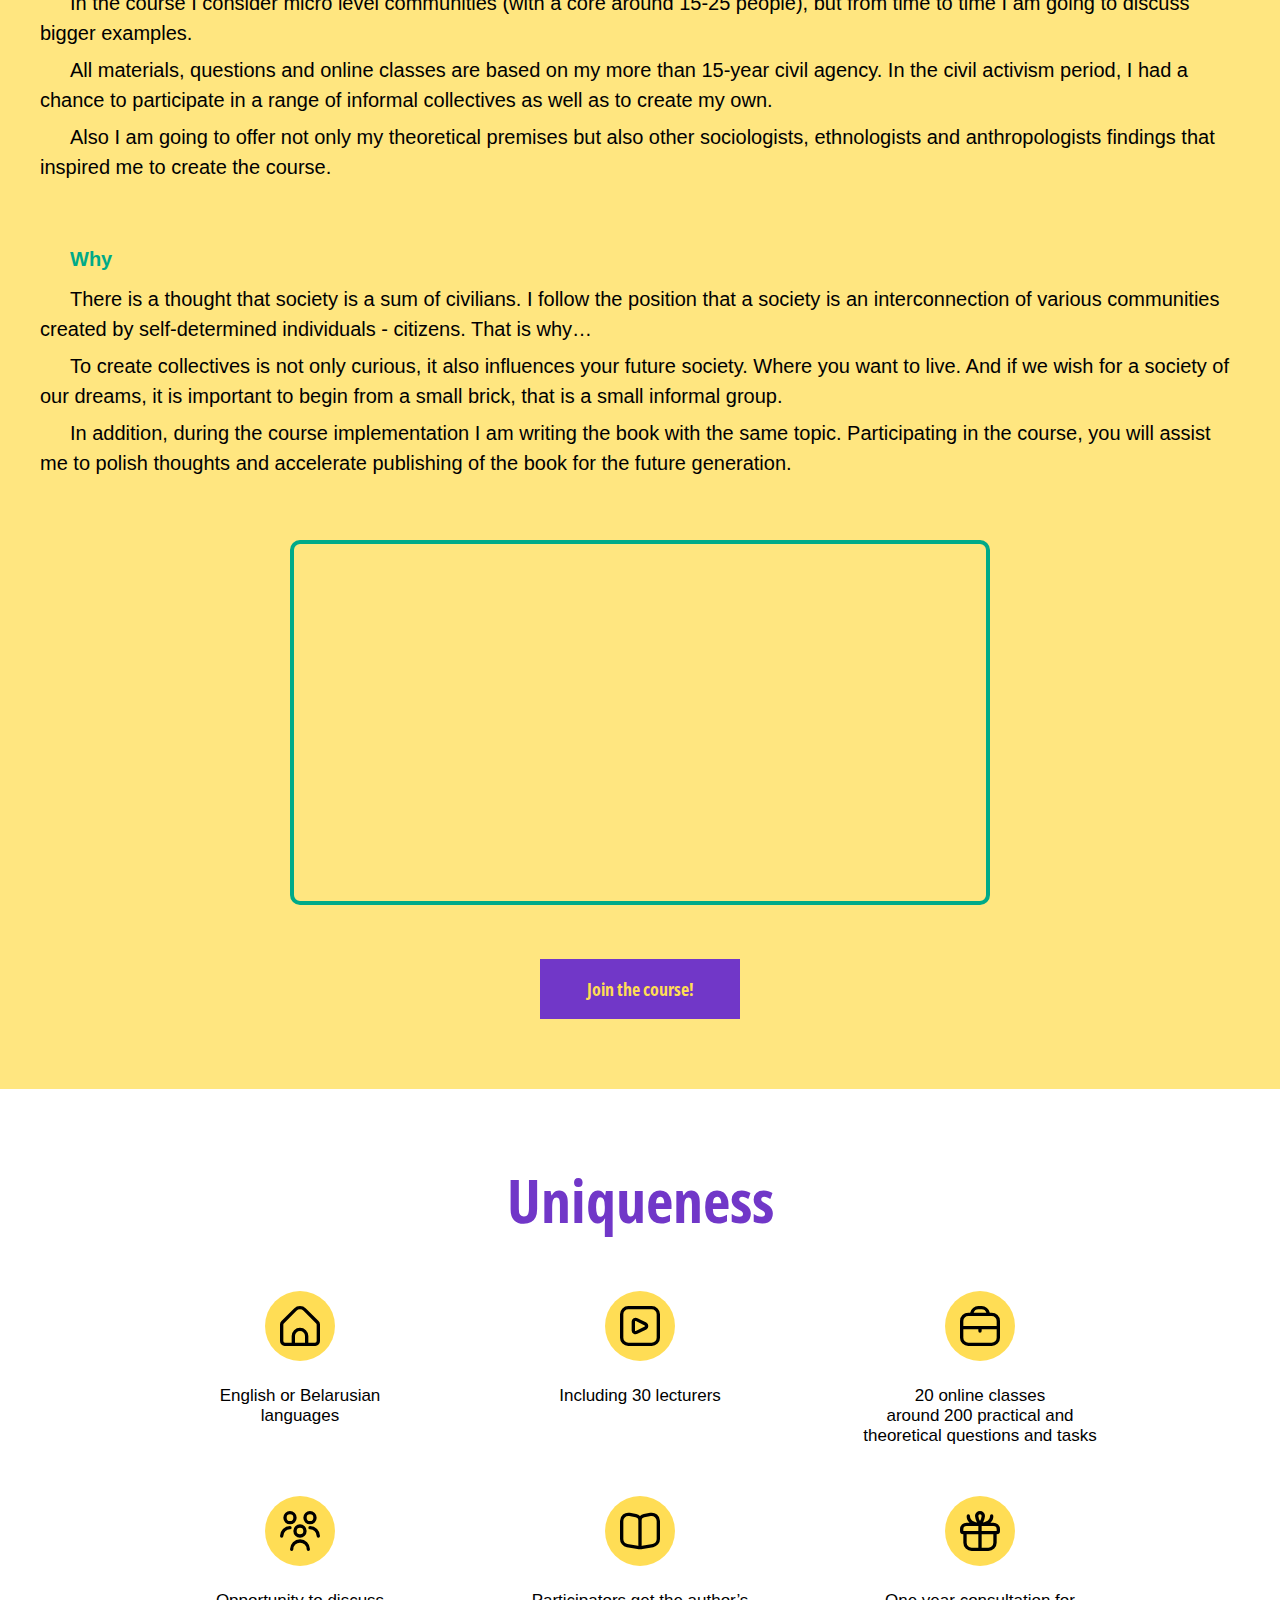
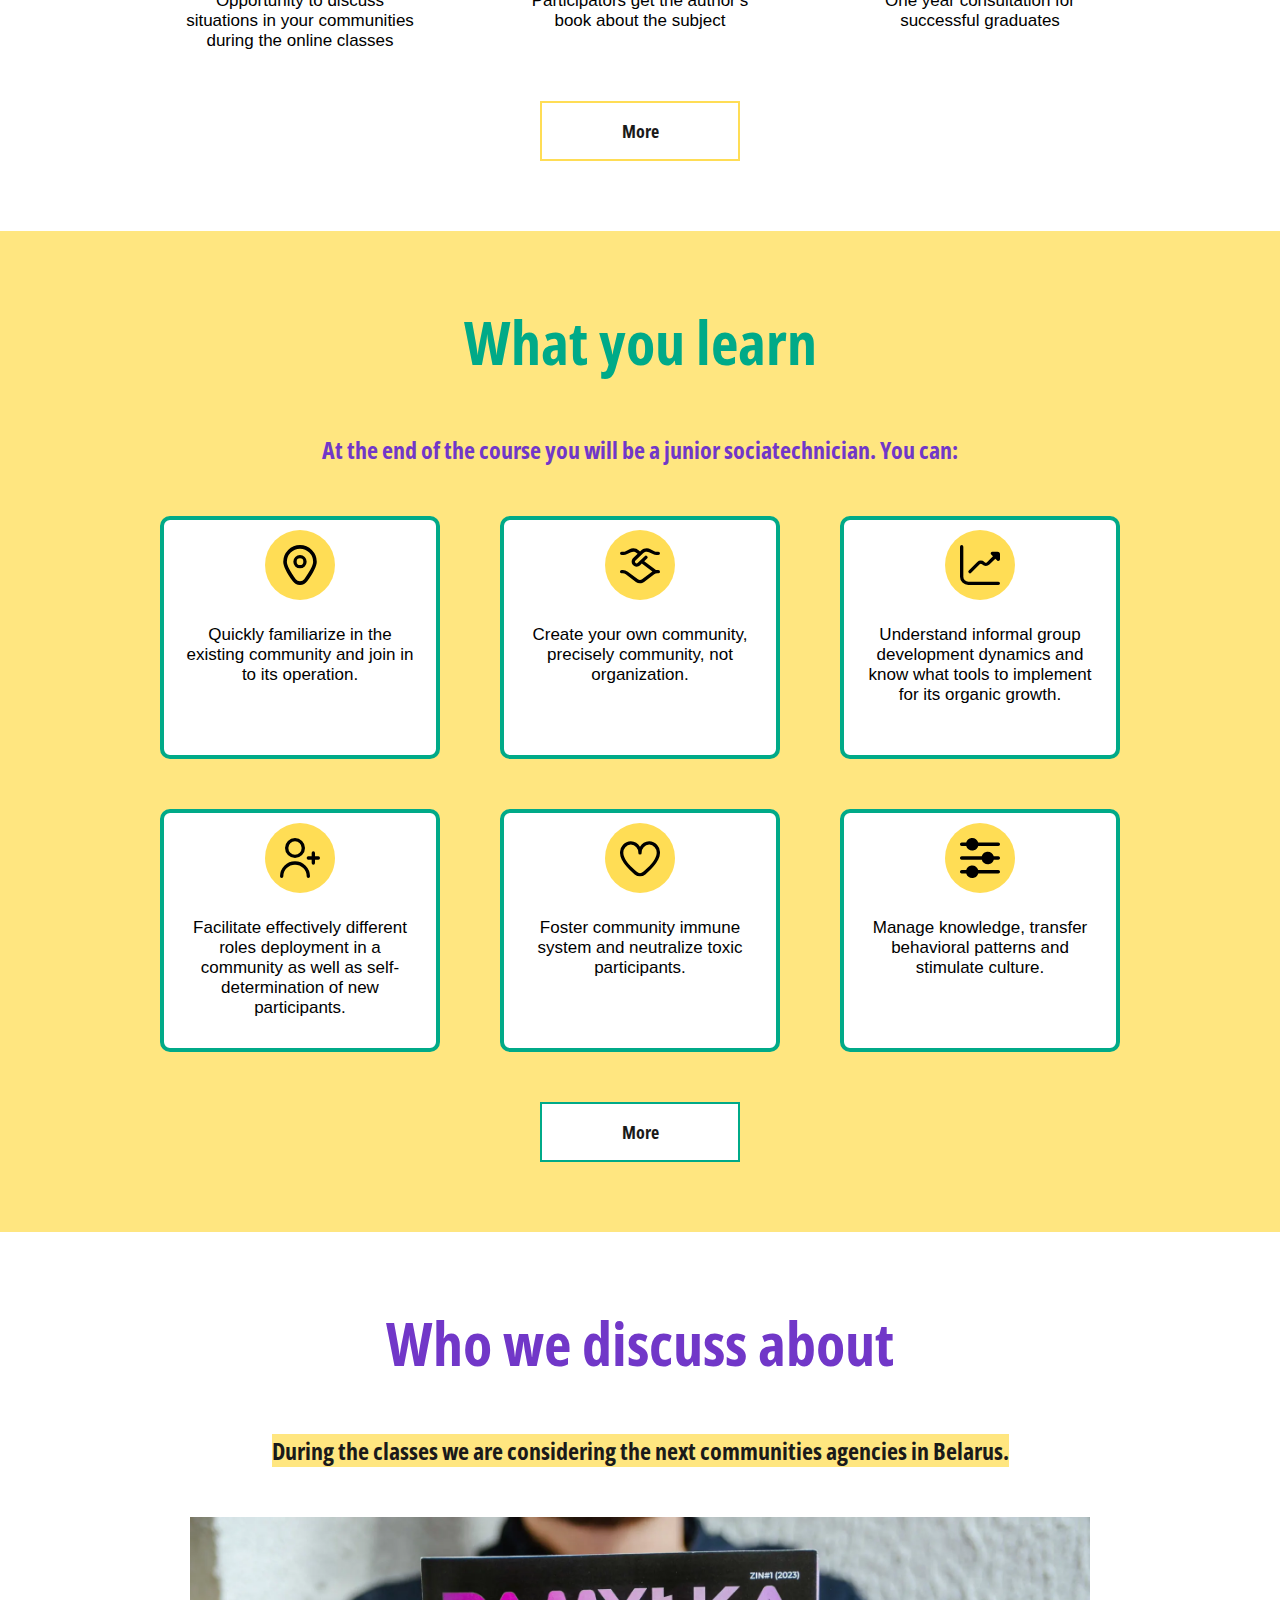
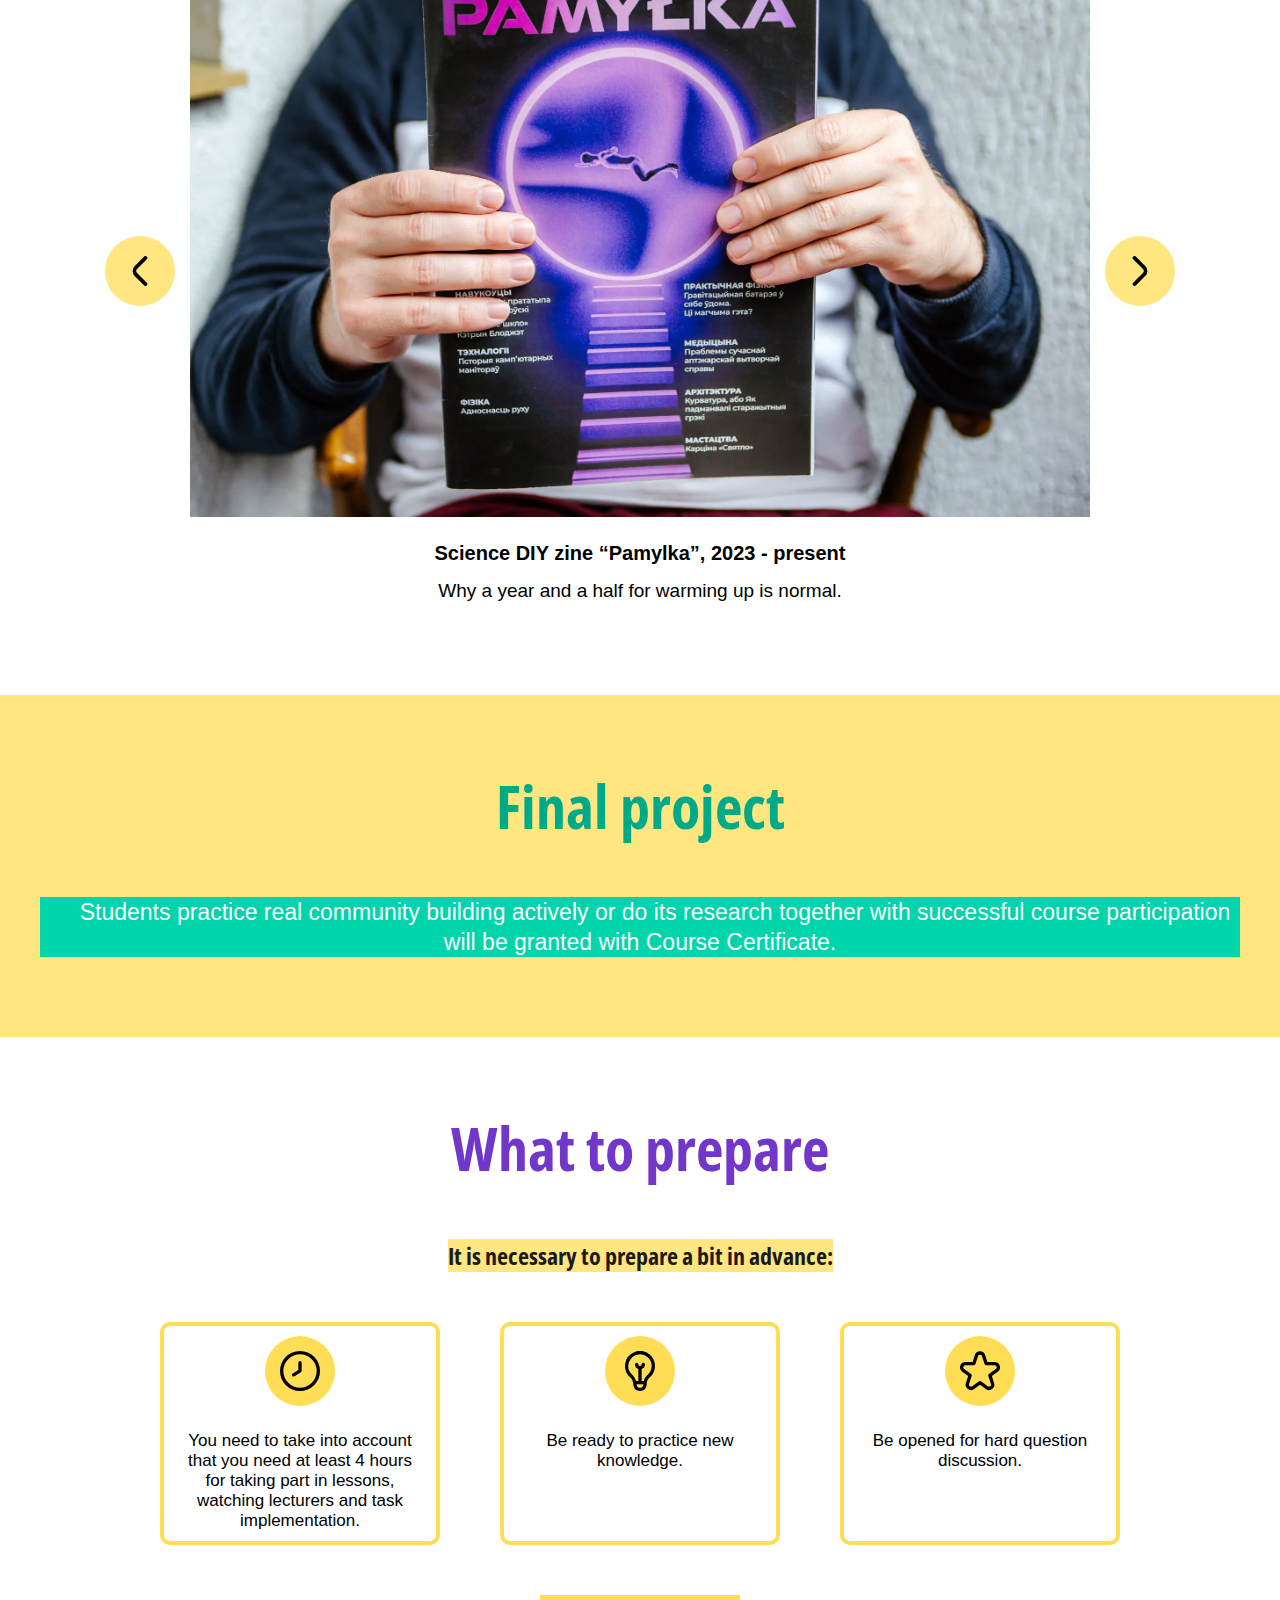
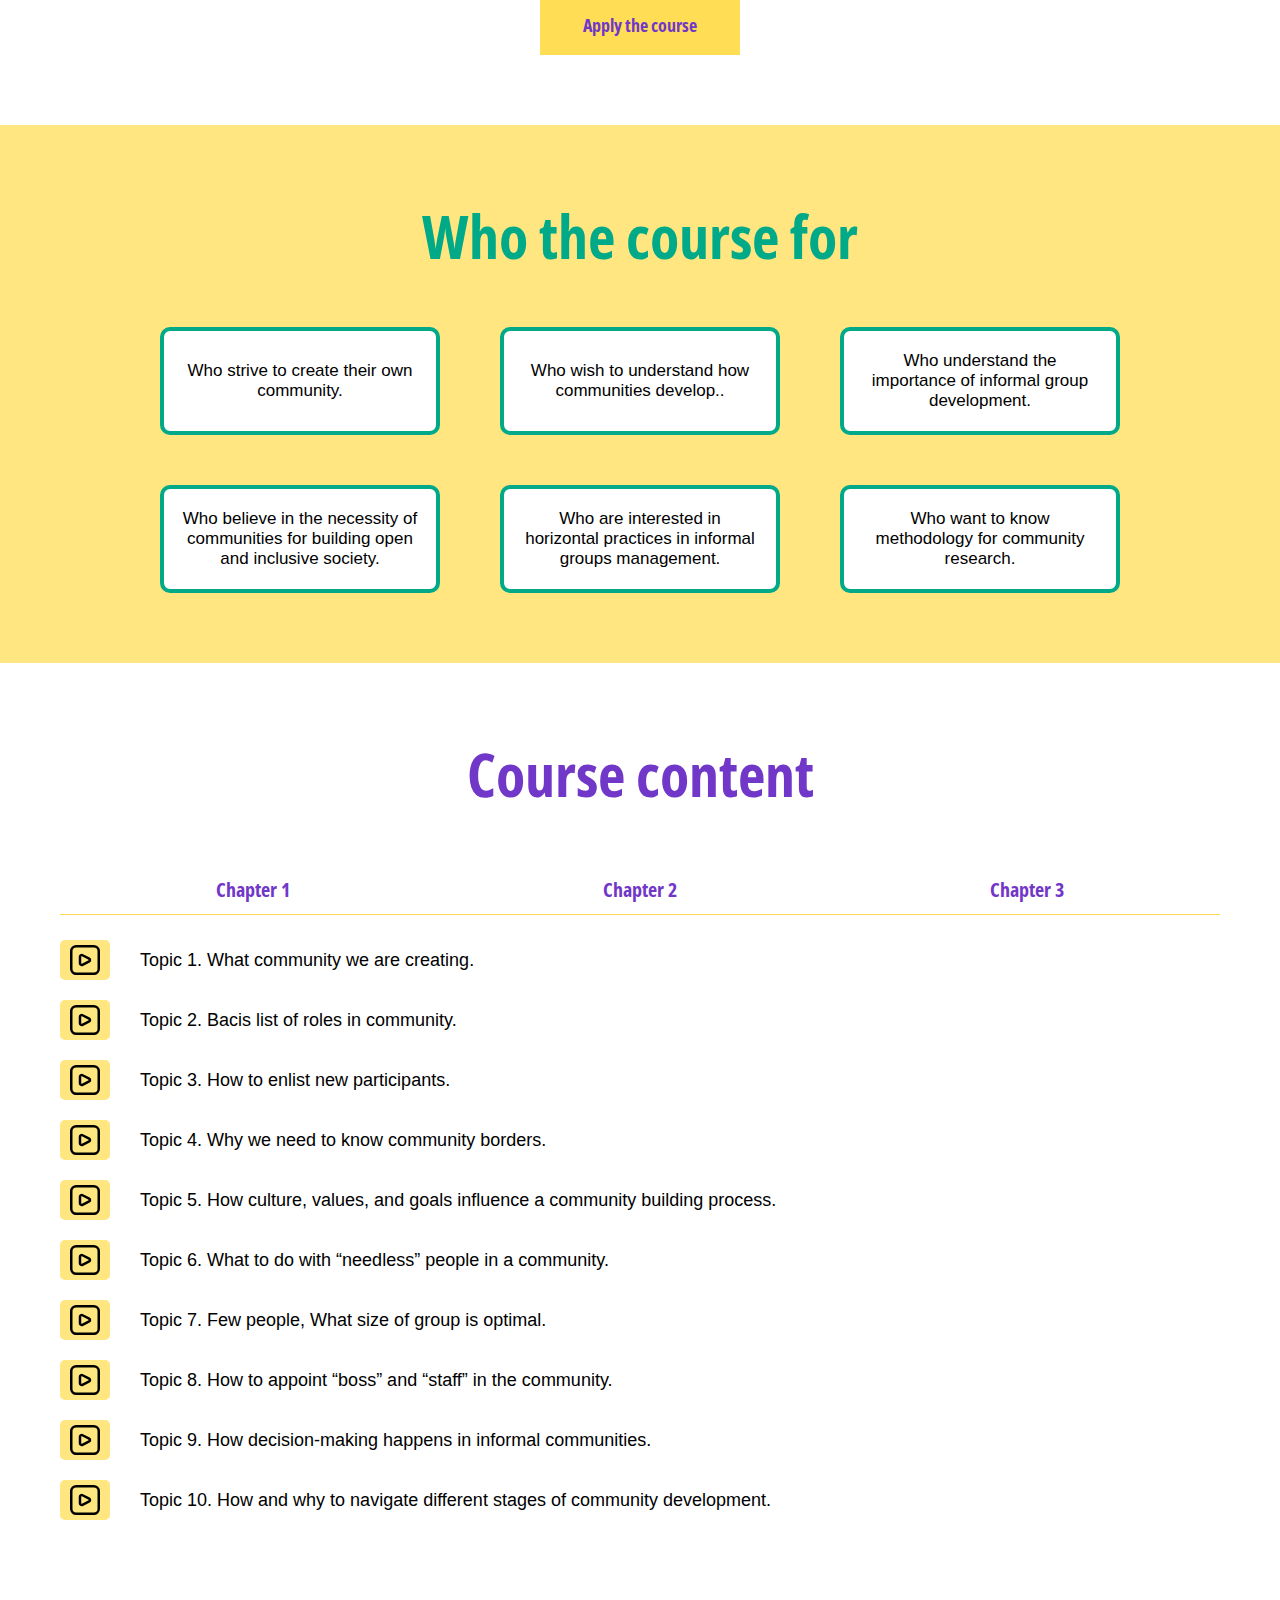
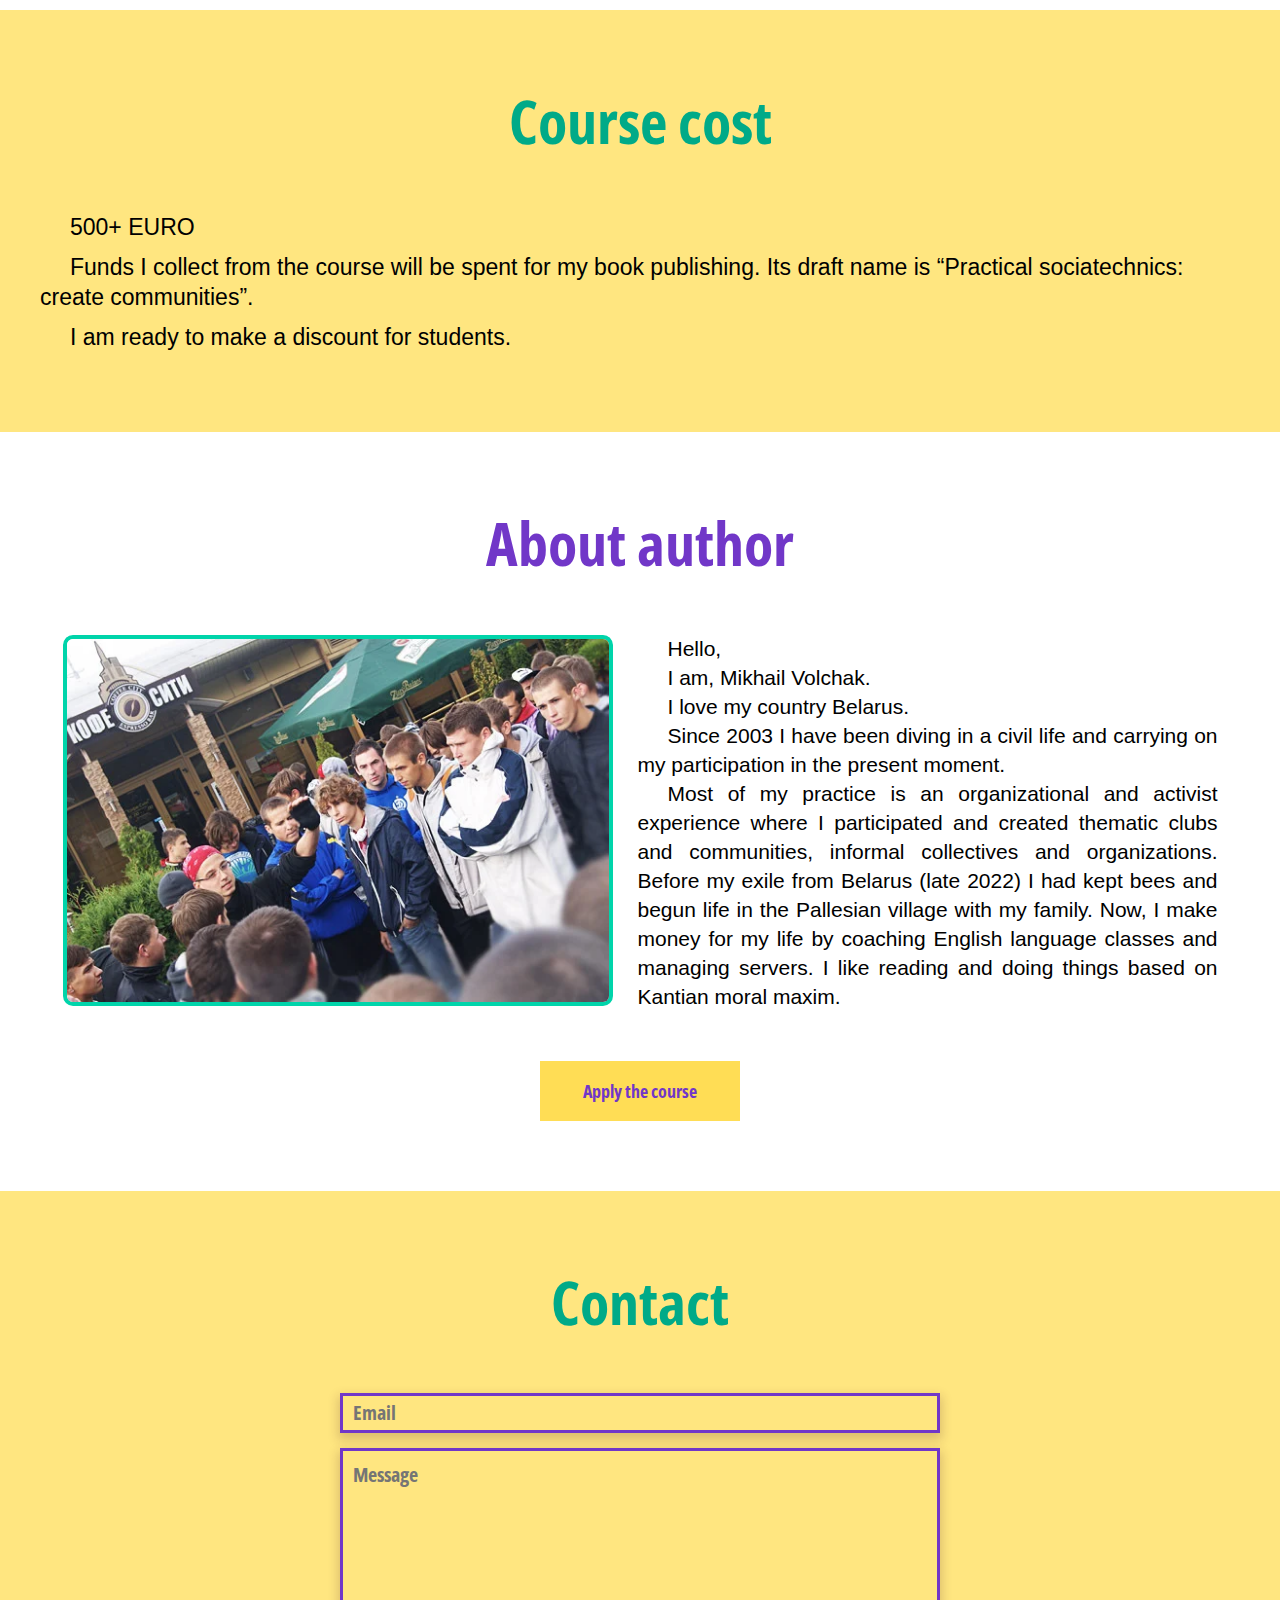
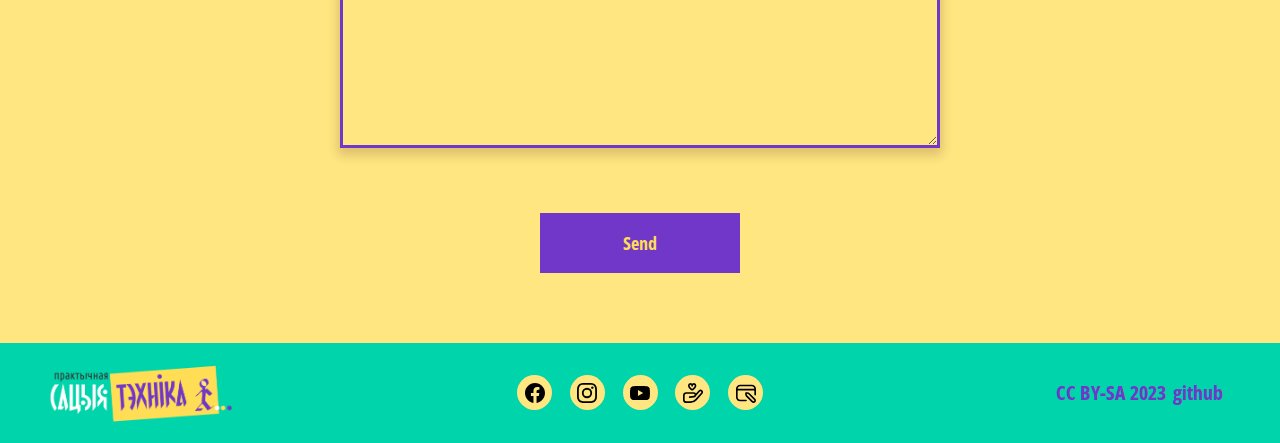
==== commit d1aa10d8: "refactor: change image in main section" ====
--- a/sacjatek/index _eng.html
+++ b/sacjatek/index _eng.html
@@ -100,7 +100,7 @@
           <h2 class="subtitle subtitle-main">Begin a new society.
             <br> Create communities from scratch. 
           </h2>
-          <div class="button-container">
+          <div class="main-link_container">
             <a class="button main-link"
               href="https://docs.google.com/forms/d/e/1FAIpQLSecHhuWE3frAdRdQ9m9wZdMLMoAOT4NpJwyO7CSukcslHjT1g/viewform" target="_blank">Apply the course</a>
           </div>
--- a/sacjatek/style/style.css
+++ b/sacjatek/style/style.css
@@ -397,15 +397,15 @@
   height: 100%;
   margin: auto;
   position: relative;
-  padding: 70px 0;
+  padding: 0;
   z-index: 2;
 }
 .section-main::before {
   content: "";
   width: 100%;
   height: 100%;
-  background-color: #ffe680;
-  opacity: 0.1;
+  background-color: #1a1a1a;
+  opacity: 0.3;
   display: block;
   position: absolute;
 }
@@ -439,6 +439,11 @@
   align-items: center;
   justify-content: center;
   font-family: Open Sans Condensed;
+}
+.main-link_container {
+  display: flex;
+  justify-content: center;
+  margin: 50px 0 70px;
 }
 
 .block-main {
